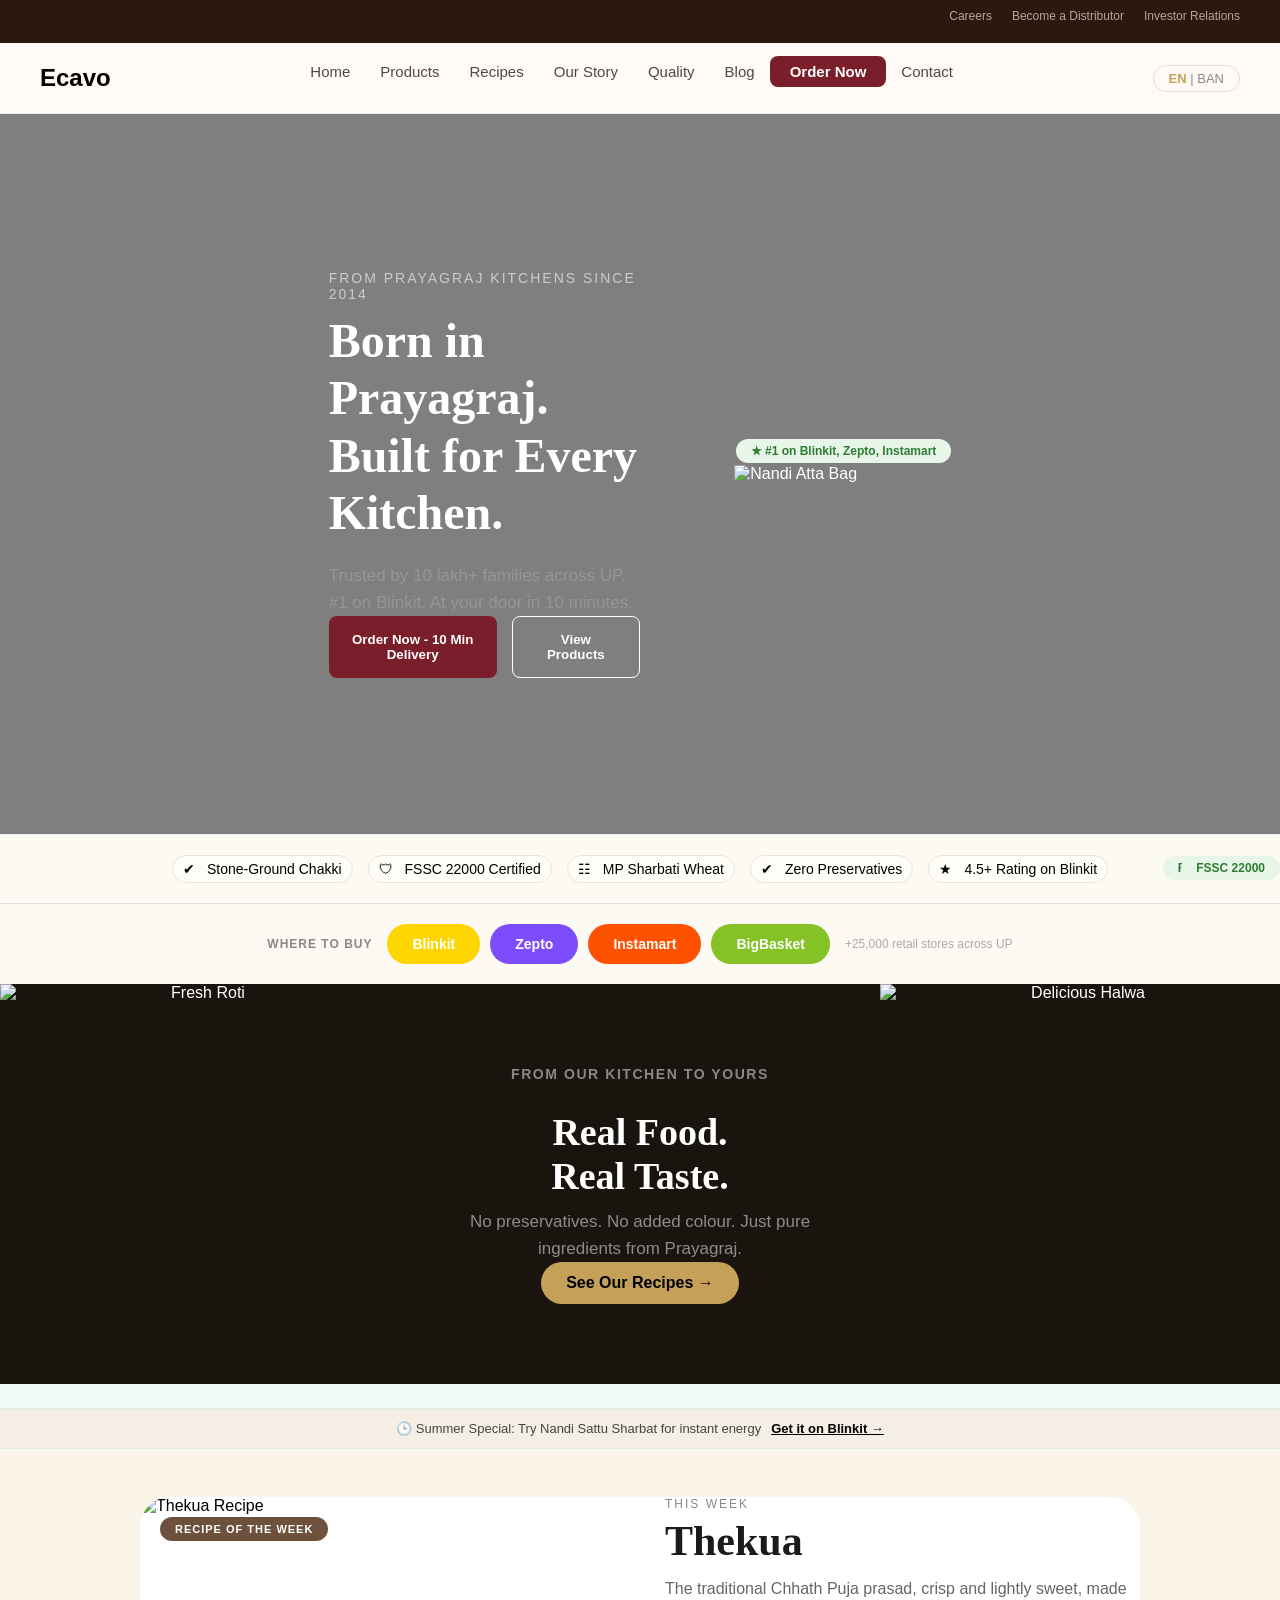
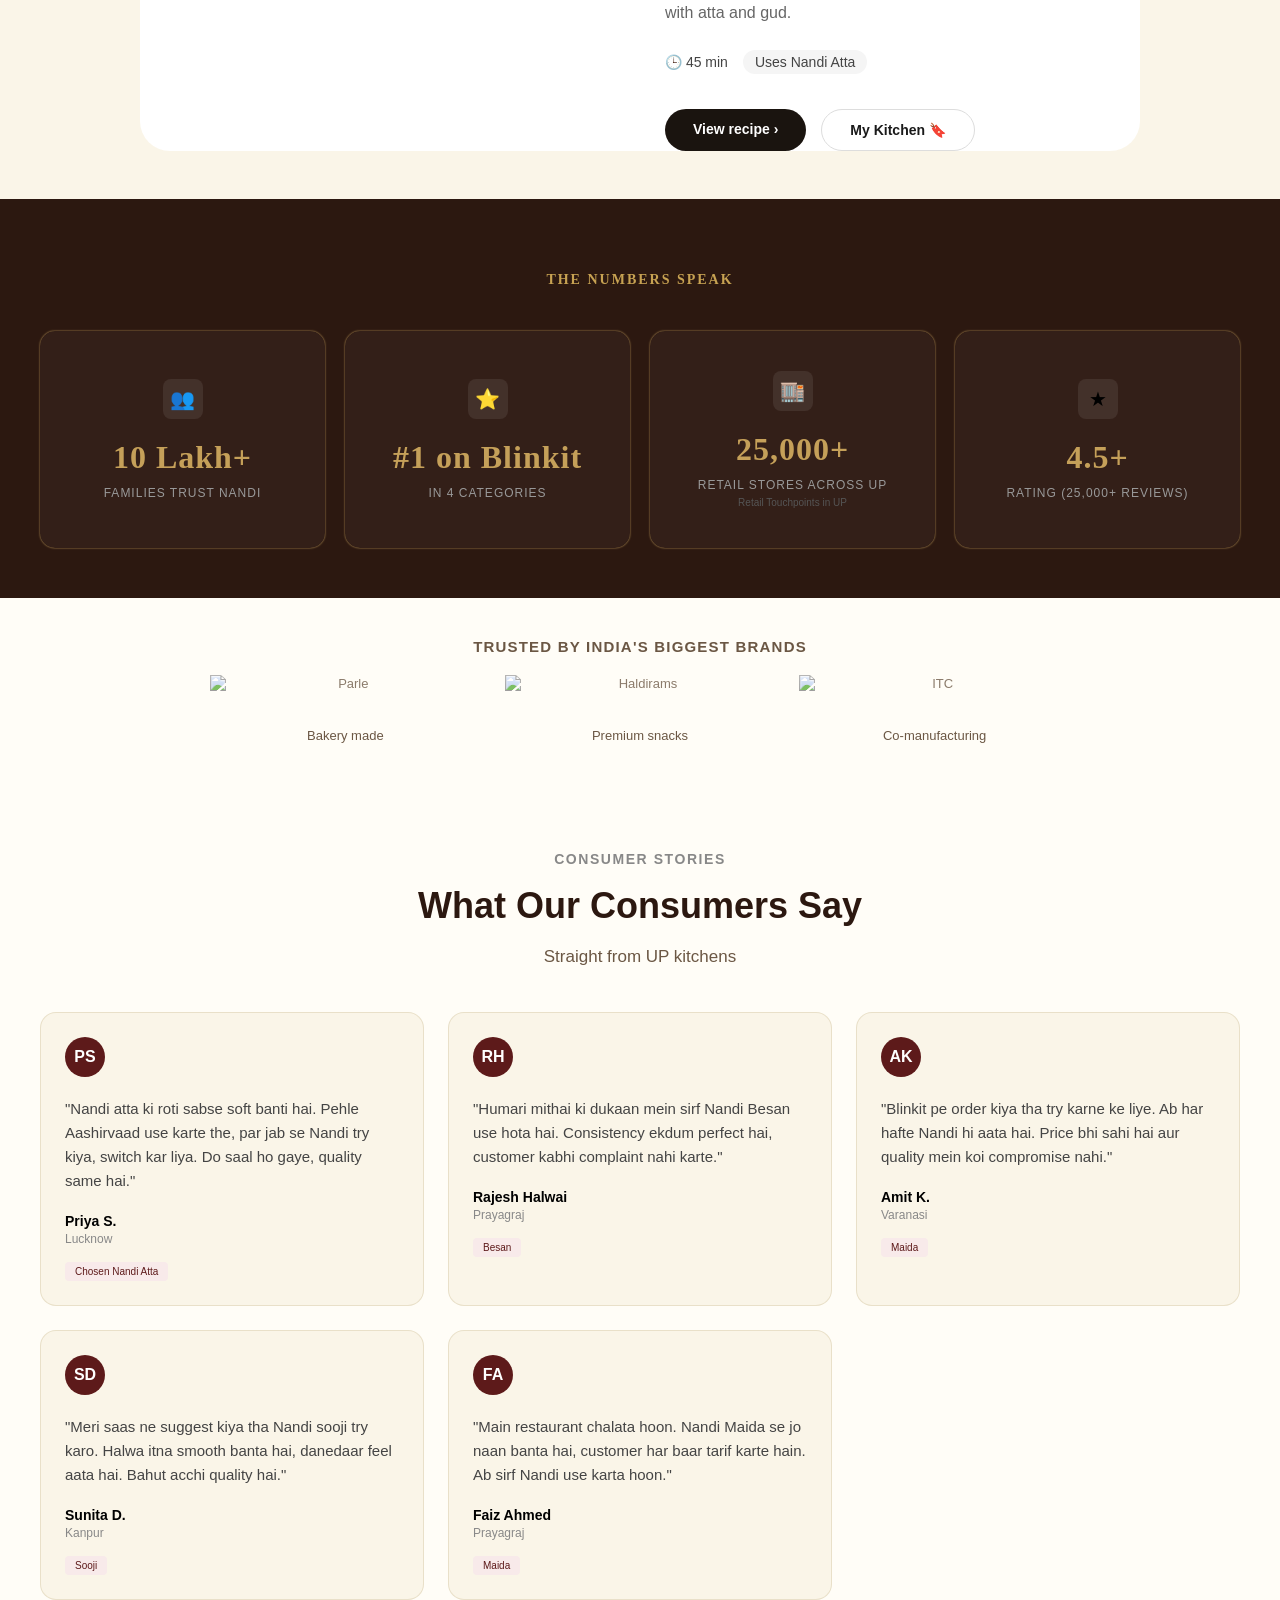
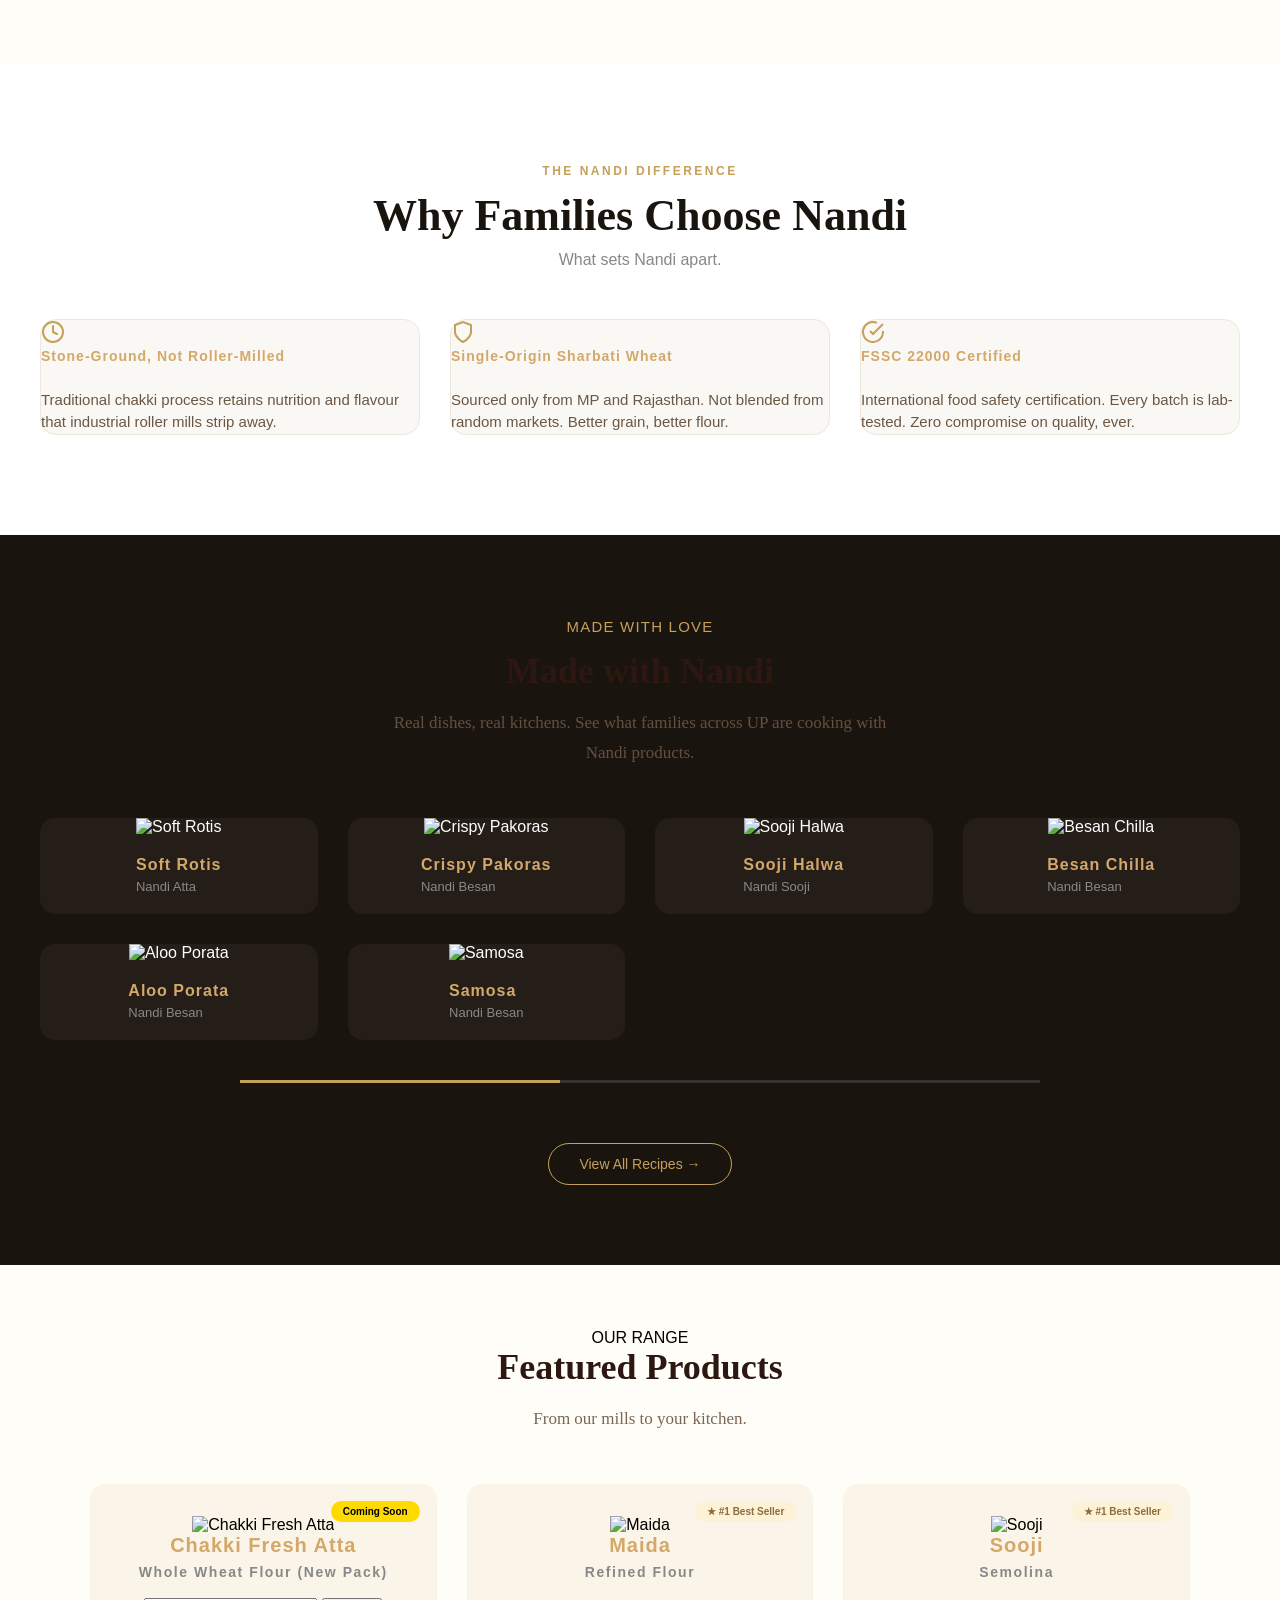
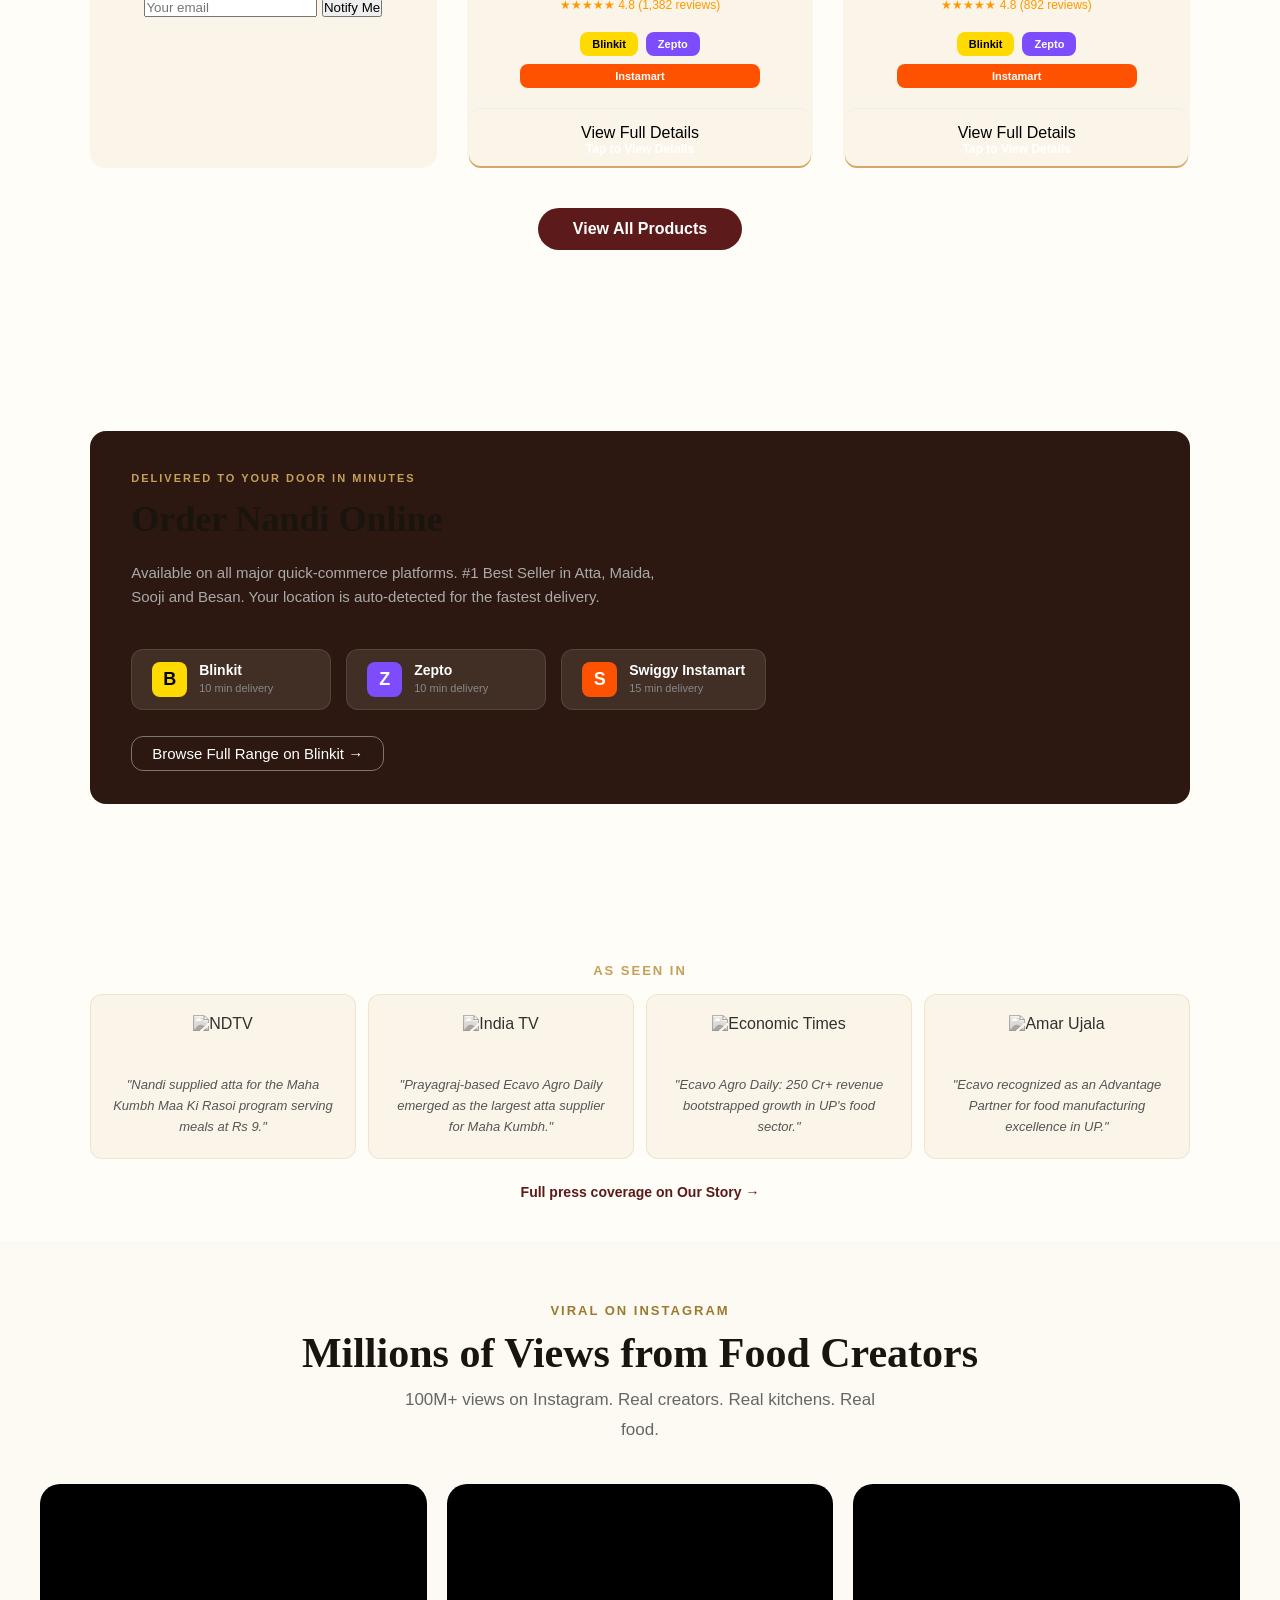
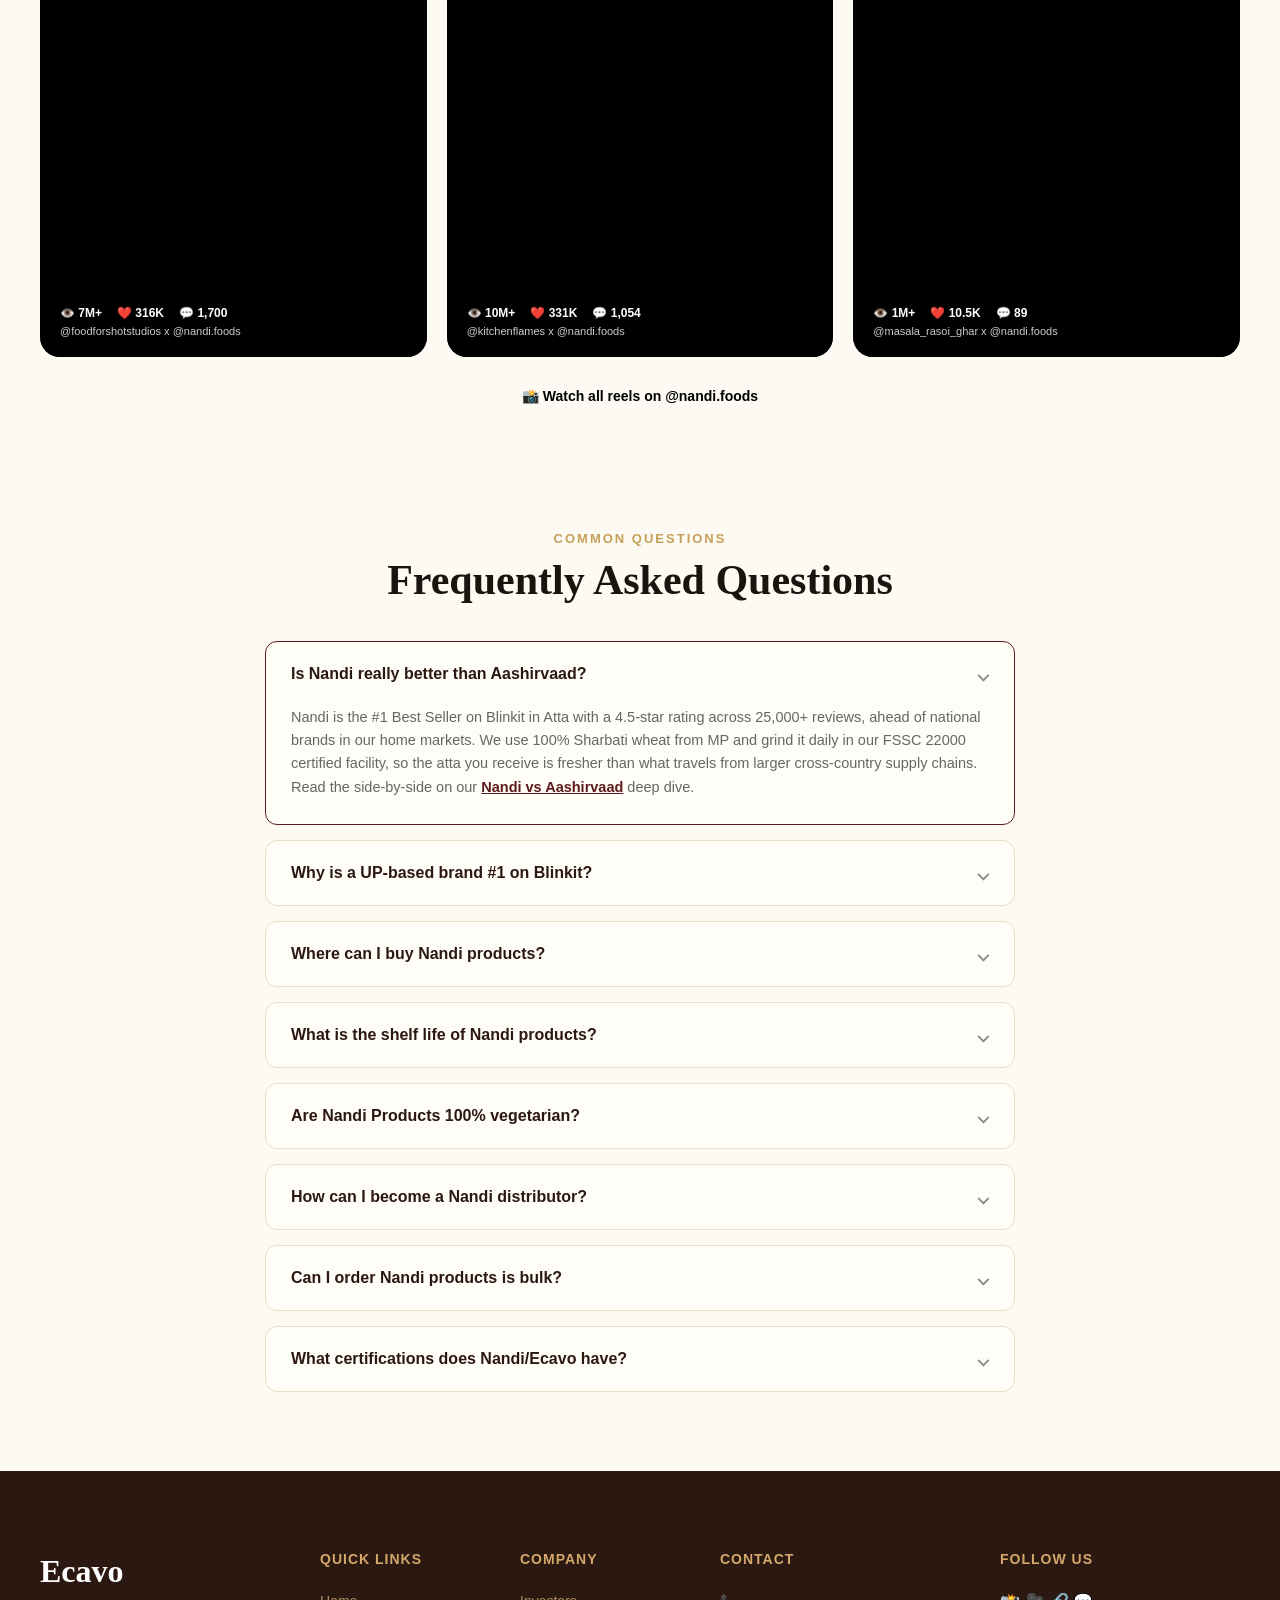
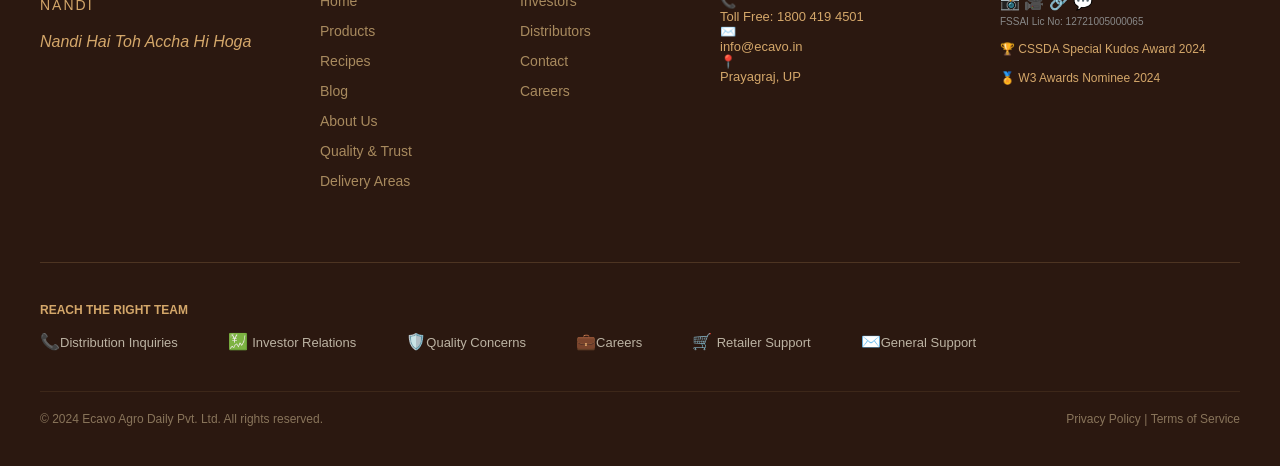
==== index.html @ 0e4a6b75 "Add files via upload" ====
<!DOCTYPE html>
<html lang="en">

<head>
  <meta charset="UTF-8">
  <meta name="viewport" content="width=device-width, initial-scale=1.0">
  <title>Ecavo Clone</title>
  <link rel="stylesheet" href="style.css">
  <script src="https://kit.fontawesome.com/yourcode.js" crossorigin="anonymous"></script>

</head>

<body>

  <header>
    <!-- Sub-Nav Bar (Top utility links) -->
    <div class="sub-nav">
      <div class="container">
        <ul class="sub-links">
          <li><a href="#">Careers</a></li>
          <li><a href="#">Become a Distributor</a></li>
          <li><a href="#">Investor Relations</a></li>
        </ul>
      </div>
    </div>

    <!-- Main Nav Bar -->
    <nav class="main-nav">
      <div class="container">
        <div class="logo">Ecavo</div>
        <ul class="nav-links">
          <li><a href="#">Home</a></li>
          <li><a href="#">Products</a></li>
          <li><a href="#">Recipes</a></li>
          <li><a href="#">Our Story</a></li>
          <li><a href="#">Quality</a></li>
          <li><a href="#">Blog</a></li>
          <li><a href="#" class="order-btn">Order Now</a></li>
          <li><a href="#">Contact</a></li>
        </ul>

        <input type="checkbox" id="menu-control" class="menu-toggle">
        <!-- Grouping lang and hamburger for right-side alignment -->
        <div class="nav-right">
          <div class="lang-switcher">
            <span class="active">EN</span> | <span>BAN</span>
          </div>
          <label for="menu-control" class="hamburger">
            <span></span>
            <span></span>
            <span></span>
          </label>
        </div>

      </div>
    </nav>

  </header>

  <section class="hero">
    <div class="container hero-wrapper">
      <!-- Left Side: Text Content -->
      <div class="hero-content">
        <p class="tagline_1">FROM PRAYAGRAJ KITCHENS SINCE 2014</p>
        <h1>Born in Prayagraj.<br>Built for Every Kitchen.</h1>
        <p class="description">
          Trusted by 10 lakh+ families across UP. #1 on Blinkit. At your door in 10 minutes.
        </p>

        <!-- Button Group -->
        <div class="hero-buttons">
          <button class="order-btn">Order Now - 10 Min Delivery</button>
          <button class="view-btn">View Products</button>
        </div>
      </div>

      <!-- Right Side: Featured Product -->
      <div class="hero-image">
        <img src="https://ecavo.in/product-images/atta-red-mockup-hero.webp" alt="Nandi Atta Bag">
        <div class="badge">★ #1 on Blinkit, Zepto, Instamart</div>
      </div>
    </div>
  </section>


  <!--section 2-->

  <section class="product-info-section">
    <!-- Features Banner -->
    <div class="features-banner">
      <div class="feature-item"><span>&#10004;</span> Stone-Ground Chakki</div>
      <div class="feature-item"><span>&#128737;</span> FSSC 22000 Certified</div>
      <div class="feature-item"><span>&#9783;</span> MP Sharbati Wheat</div>
      <div class="feature-item"><span>&#10004;</span> Zero Preservatives</div>
      <div class="feature-item"><span>&#9733;</span> 4.5+ Rating on Blinkit</div>
    </div>

    <!-- Buy Section -->
    <div class="buy-section">
      <span class="buy-label">WHERE TO BUY</span>
      <div class="shop-buttons">
        <a href="#" class="btn btn-blinkit">Blinkit</a>
        <a href="#" class="btn btn-zepto">Zepto</a>
        <a href="#" class="btn btn-instamart">Instamart</a>
        <a href="#" class="btn btn-bigbasket">BigBasket</a>
      </div>
      <span class="retail-info">+25,000 retail stores across UP</span>
    </div>
  </section>

  <!--section 3-->

  <!-- Main Promo Section -->
  <section class="promo-grid">
    <div class="grid-item img-left">
      <img src="https://ecavo.in/lifestyle-rotis-plate.webp" alt="Fresh Roti">
    </div>

    <div class="grid-item text-center">
      <p class="subtitle">FROM OUR KITCHEN TO YOURS</p>
      <h1>Real Food.<br>Real Taste.</h1>
      <p class="description">No preservatives. No added colour. Just pure ingredients from Prayagraj.</p>
      <a href="#" class="recipe-btn">See Our Recipes &rarr;</a>
    </div>

    <div class="grid-item img-right">
      <!-- Replace with your Halwa image URL -->
      <img src="https://ecavo.in/lifestyle-halwa-cooking.webp" alt="Delicious Halwa">
    </div>
  </section>

  <!-- Fixed Side Banner -->
  <div class="fixed-banner">
    <span class="w-logo"><img src="https://ecavo.in/awwwards-nominee-ribbon.svg" alt=""></span>
  </div>


  <!--section 4-->
  <div class="announcement-bar1"></div>
  <div class="announcement-bar">
    <span class="one">🕒 Summer Special: Try Nandi Sattu Sharbat for instant energy </span><a href="#">Get it on Blinkit
      &rarr;</a>
  </div>

  <section class="recipe-section">
    <div class="recipe-card">
      <!-- Left Side -->
      <div class="recipe-image-container">
        <span class="recipe-badge">RECIPE OF THE WEEK</span>
        <img src="https://ecavo.in/food-thekua.webp" alt="Thekua Recipe">
      </div>

      <!-- Right Side -->
      <div class="recipe-details">
        <p class="week-label">This Week</p>
        <h2 class="recipe-title">Thekua</h2>
        <p class="recipe-text">The traditional Chhath Puja prasad, crisp and lightly sweet, made with atta and gud.</p>

        <div class="recipe-info-row">
          <span class="info-item">🕒 45 min</span>
          <span class="info-item tag-gray">Uses Nandi Atta</span>
        </div>

        <div class="button-group">
          <a href="#" class="btn-view">View recipe &rsaquo;</a>
          <a href="#" class="btn-kitchen">My Kitchen 🔖</a>
        </div>
      </div>
    </div>
  </section>

  <!--section 5-->

  <section class="stats-container">
    <h2 class="section-title">THE NUMBERS SPEAK</h2>

    <!-- 4-Box Grid Below -->
    <div class="stats-grid">
      <!-- Box 1 -->
      <div class="stat-card">
        <div class="icon-box">👥</div>
        <h3>10 Lakh+</h3>
        <p>FAMILIES TRUST NANDI</p>
      </div>

      <!-- Box 2 -->
      <div class="stat-card">
        <div class="icon-box">⭐</div>
        <h3>#1 on Blinkit</h3>
        <p>IN 4 CATEGORIES</p>
      </div>

      <!-- Box 3 -->
      <div class="stat-card">
        <div class="icon-box">🏬</div>
        <h3>25,000+</h3>
        <p>RETAIL STORES ACROSS UP</p>
        <span class="sub-text">Retail Touchpoints in UP</span>
      </div>

      <!-- Box 4 -->
      <div class="stat-card">
        <div class="icon-box">★</div>
        <h3>4.5+</h3>
        <p>RATING (25,000+ REVIEWS)</p>
      </div>
    </div>
  </section>

  <!--Section 6-->

  <section class="testimonials-section">
    <!-- Brand Trust Bar -->
    <div class="brand-bar">
      <p class="brand-label">TRUSTED BY INDIA'S BIGGEST BRANDS</p>
      <div class="brand-logos">
        <div class="brand-item"><img src="https://ecavo.in/parle-logo.webp" alt="Parle"><span>Bakery made</span></div>
        <div class="brand-item"><img src="https://ecavo.in/haldiram-logo.webp" alt="Haldirams"><span>Premium
            snacks</span></div>
        <div class="brand-item"><img src="https://ecavo.in/itc-logo.webp" alt="ITC"><span>Co-manufacturing</span></div>
      </div>
    </div>

    <!-- Testimonials Header -->
    <div class="testimonial">
      <div class="testimonial-header">
        <p class="subtitle">CONSUMER STORIES</p>
        <h2>What Our Consumers Say</h2>
        <p class="straight-from">Straight from UP kitchens</p>
      </div>

      <!-- Cards Grid -->
      <div class="testimonial-grid">
        <!-- Testimonial Card 1 -->
        <div class="t-card">
          <div class="avatar">PS</div>
          <p class="quote">"Nandi atta ki roti sabse soft banti hai. Pehle Aashirvaad use karte the, par jab se Nandi
            try kiya, switch kar liya. Do saal ho gaye, quality same hai."</p>
          <div class="author">
            <strong>Priya S.</strong>
            <span class="location">Lucknow</span>
          </div>
          <span class="product-tag">Chosen Nandi Atta</span>
        </div>

        <!-- Repeat for other cards (RH, AK, etc.) -->
        <div class="t-card">
          <div class="avatar">RH</div>
          <p class="quote">"Humari mithai ki dukaan mein sirf Nandi Besan use hota hai. Consistency ekdum perfect hai,
            customer kabhi complaint nahi karte."</p>
          <div class="author">
            <strong>Rajesh Halwai</strong>
            <span class="location">Prayagraj</span>
          </div>
          <span class="product-tag">Besan</span>
        </div>

        <div class="t-card">
          <div class="avatar">AK</div>
          <p class="quote">"Blinkit pe order kiya tha try karne ke liye. Ab har hafte Nandi hi aata hai. Price bhi sahi
            hai aur quality mein koi compromise nahi."</p>
          <div class="author">
            <strong>Amit K.</strong>
            <span class="location">Varanasi</span>
          </div>
          <span class="product-tag">Maida</span>
        </div>

        <div class="t-card">
          <div class="avatar">SD</div>
          <p class="quote">"Meri saas ne suggest kiya tha Nandi sooji try karo. Halwa itna smooth banta hai, danedaar
            feel aata hai. Bahut acchi quality hai."</p>
          <div class="author">
            <strong>Sunita D.</strong>
            <span class="location">Kanpur</span>
          </div>
          <span class="product-tag">Sooji</span>
        </div>

        <div class="t-card">
          <div class="avatar">FA</div>
          <p class="quote">"Main restaurant chalata hoon. Nandi Maida se jo naan banta hai, customer har baar tarif
            karte hain. Ab sirf Nandi use karta hoon."</p>
          <div class="author">
            <strong>Faiz Ahmed</strong>
            <span class="location">Prayagraj</span>
          </div>
          <span class="product-tag">Maida</span>
        </div>
      </div>
    </div>
  </section>

  <!-- section 7 -->

  <section class="difference-section">
    <div class="header-content">
      <p class="section-tag">THE NANDI DIFFERENCE</p>
      <h1>Why Families Choose Nandi</h1>
      <p class="section-desc">What sets Nandi apart.</p>
    </div>

    <div class="difference-grid">
      <!-- Card 1 -->
      <div class="diff-card">
        <div class="icon-wrap">
          <!-- Using a simple SVG icon for the "Chakki" look -->
          <svg width="24" height="24" viewBox="0 0 24 24" fill="none" stroke="#c5a059" stroke-width="2"
            stroke-linecap="round" stroke-linejoin="round">
            <path d="M12 22a10 10 0 1 0 0-20 10 10 0 0 0 0 20Z" />
            <path d="M12 6v6l4 2" />
          </svg>
        </div>
        <h3>Stone-Ground, Not Roller-Milled</h3>
        <p>Traditional chakki process retains nutrition and flavour that industrial roller mills strip away.</p>
      </div>

      <!-- Card 2 -->
      <div class="diff-card">
        <div class="icon-wrap">
          <svg width="24" height="24" viewBox="0 0 24 24" fill="none" stroke="#c5a059" stroke-width="2">
            <path d="M12 22s8-4 8-10V5l-8-3-8 3v7c0 6 8 10 8 10z" />
          </svg>
        </div>
        <h3>Single-Origin Sharbati Wheat</h3>
        <p>Sourced only from MP and Rajasthan. Not blended from random markets. Better grain, better flour.</p>
      </div>

      <!-- Card 3 -->
      <div class="diff-card">
        <div class="icon-wrap">
          <svg width="24" height="24" viewBox="0 0 24 24" fill="none" stroke="#c5a059" stroke-width="2">
            <path d="M22 11.08V12a10 10 0 1 1-5.93-9.14" />
            <polyline points="22 4 12 14.01 9 11.01" />
          </svg>
        </div>
        <h3>FSSC 22000 Certified</h3>
        <p>International food safety certification. Every batch is lab-tested. Zero compromise on quality, ever.</p>
      </div>
    </div>
  </section>



  <!-- Section 8 -->

  <section class="made-with-nandi">
    <div class="section-header">
      <p class="tagline_8">MADE WITH LOVE</p>
      <h2 class="title">Made with Nandi</h2>
      <p class="description">Real dishes, real kitchens. See what families across UP are cooking with Nandi products.
      </p>
    </div>

    <!-- Scrollable Gallery -->
    <div class="recipe-slider">
      <!-- Card 1 -->
      <div class="recipe-card2">
        <div class="img-container">
          <img src="https://ecavo.in/product-images/food-rotis-premium.webp" alt="Soft Rotis">
        </div>
        <div class="card-info">
          <h3>Soft Rotis</h3>
          <p>Nandi Atta</p>
        </div>
      </div>

      <!-- Card 2 -->
      <div class="recipe-card2">
        <div class="img-container">
          <img src="https://ecavo.in/product-images/food-pakora-premium.webp" alt="Crispy Pakoras">
        </div>
        <div class="card-info">
          <h3>Crispy Pakoras</h3>
          <p>Nandi Besan</p>
        </div>
      </div>

      <!-- Card 3 -->
      <div class="recipe-card2">
        <div class="img-container">
          <img src="https://ecavo.in/product-images/food-halwa-premium.webp" alt="Sooji Halwa">
        </div>
        <div class="card-info">
          <h3>Sooji Halwa</h3>
          <p>Nandi Sooji</p>
        </div>
      </div>

      <!-- Card 4 -->
      <div class="recipe-card2">
        <div class="img-container">
          <img src="https://ecavo.in/product-images/food-chilla-premium.webp" alt="Besan Chilla">
        </div>
        <div class="card-info">
          <h3>Besan Chilla</h3>
          <p>Nandi Besan</p>
        </div>
      </div>

      <div class="recipe-card2">
        <div class="img-container">
          <img src="https://ecavo.in/product-images/food-paratha-premium.webp" alt="Aloo Porata">
        </div>
        <div class="card-info">
          <h3>Aloo Porata</h3>
          <p>Nandi Besan</p>
        </div>
      </div>

      <div class="recipe-card2">
        <div class="img-container">
          <img src="https://ecavo.in/product-images/food-samosa-premium.webp" alt="Samosa">
        </div>
        <div class="card-info">
          <h3>Samosa</h3>
          <p>Nandi Besan</p>
        </div>
      </div>

    </div>

    <!-- Slider Progress Bar -->
    <div class="slider-controls">
      <div class="progress-bar">
        <div class="progress-fill"></div>
      </div>
    </div>

    <div class="view-all">
      <a href="#" class="btn-outline">View All Recipes &rarr;</a>
    </div>
  </section>


  <!-- Section 9 -->

  <section class="featured-products">
    <div class="section-header">
      <p class="tagline_9">OUR RANGE</p>
      <h2 class="title">Featured Products</h2>
      <p class="description">From our mills to your kitchen.</p>
    </div>

    <div class="product-grid">
      <!-- Product 1: Coming Soon -->
      <div class="product-card">
        <span class="badge2 coming-soon">Coming Soon</span>
        <div class="product-img">
          <img src="https://ecavo.in/product-images/chakki-fresh-atta-gold.webp" alt="Chakki Fresh Atta">
        </div>
        <div class="product-info">
          <h3>Chakki Fresh Atta</h3>
          <p class="subtitle">Whole Wheat Flour (New Pack)</p>
          <div class="notify-box">
            <input type="email" placeholder="Your email">
            <button class="btn-notify">Notify Me</button>
          </div>
        </div>
      </div>

      <!-- Product 2: Best Seller -->
      <div class="product-card">
        <span class="badge2 best-seller">★ #1 Best Seller</span>
        <div class="product-img">
          <img src="https://ecavo.in/product-images/maida.webp" alt="Maida">
        </div>
        <div class="product-info">
          <h3>Maida</h3>
          <p class="subtitle">Refined Flour</p>
          <div class="rating">★★★★★ <span>4.8 (1,382 reviews)</span></div>
          <div class="buy-options">
            <button class="btn-shop blinkit">Blinkit</button>
            <button class="btn-shop zepto">Zepto</button>
            <button class="btn-shop instamart">Instamart</button>
          </div>
          <div class="p-footer">
                <span>View Full Details</span>
                <strong>Tap to View Details</strong>
            </div>
        </div>
      </div>

      <!-- Product 3: Best Seller -->
      <div class="product-card">
        <span class="badge2 best-seller">★ #1 Best Seller</span>
        <div class="product-img">
          <img src="https://ecavo.in/product-images/sooji.webp" alt="Sooji">
        </div>
        <div class="product-info">
          <h3>Sooji</h3>
          <p class="subtitle">Semolina</p>
          <div class="rating">★★★★★ <span>4.8 (892 reviews)</span></div>
          <div class="buy-options">
            <button class="btn-shop blinkit">Blinkit</button>
            <button class="btn-shop zepto">Zepto</button>
            <button class="btn-shop instamart">Instamart</button>
          </div>
          <div class="p-footer">
                <span>View Full Details</span>
                <strong>Tap to View Details</strong>
            </div>
        </div>
      </div>

    </div>

    <div class="footer-actions">
      <a href="#" class="btn-view-all">View All Products</a>
    </div>
  </section>

<!-- Section 10 -->

<section class="order-cta-section">
  <div class="order-container">
    <div class="left">
    <!-- Text Content -->
    <p class="cta-tagline_10">DELIVERED TO YOUR DOOR IN MINUTES</p>
    <h2 class="cta-title">Order Nandi Online</h2>
    <p class="cta-description">
      Available on all major quick-commerce platforms. #1 Best Seller in Atta, Maida, <br>
      Sooji and Besan. Your location is auto-detected for the fastest delivery.
    </p>

    <!-- Platform Buttons Grid -->
    <div class="platform-grid">
      <a href="#" class="platform-card">
        <div class="platform-icon blinkit">B</div>
        <div class="platform-text">
          <strong>Blinkit</strong>
          <span>10 min delivery</span>
        </div>
      </a>

      <a href="#" class="platform-card">
        <div class="platform-icon zepto">Z</div>
        <div class="platform-text">
          <strong>Zepto</strong>
          <span>10 min delivery</span>
        </div>
      </a>

      <a href="#" class="platform-card">
        <div class="platform-icon instamart">S</div>
        <div class="platform-text">
          <strong>Swiggy Instamart</strong>
          <span>15 min delivery</span>
        </div>
      </a>
    </div>

    <!-- Secondary Action -->
    <a href="#" class="browse-link">Browse Full Range on Blinkit &rarr;</a>
    </div>

  </div>
</section>

<!-- Section 11 -->

<section class="press-section">
    <p class="press-tagline_11">AS SEEN IN</p>
    
    <div class="press-grid">
        <!-- NDTV -->
        <div class="press-card">
            <div class="logo-box">
                <img src="https://ecavo.in/ndtv-logo.webp" alt="NDTV" class="press-logo">
            </div>
            <p class="press-quote">"Nandi supplied atta for the Maha Kumbh Maa Ki Rasoi program serving meals at Rs 9."</p>
        </div>

        <!-- India TV -->
        <div class="press-card">
            <div class="logo-box">
                <img src="https://ecavo.in/indiatv-logo.webp" alt="India TV" class="press-logo">
            </div>
            <p class="press-quote">"Prayagraj-based Ecavo Agro Daily emerged as the largest atta supplier for Maha Kumbh."</p>
        </div>

        <!-- The Economic Times -->
        <div class="press-card">
            <div class="logo-box">
                <img src="https://ecavo.in/et-logo.webp" alt="Economic Times" class="press-logo">
            </div>
            <p class="press-quote">"Ecavo Agro Daily: 250 Cr+ revenue bootstrapped growth in UP's food sector."</p>
        </div>

        <!-- Amar Ujala -->
        <div class="press-card">
            <div class="logo-box">
                <img src="https://ecavo.in/amarujala-logo.webp" alt="Amar Ujala" class="press-logo">
            </div>
            <p class="press-quote">"Ecavo recognized as an Advantage Partner for food manufacturing excellence in UP."</p>
        </div>
    </div>

    <a href="#" class="press-link">Full press coverage on Our Story &rarr;</a>
</section>

<!-- Section 12 -->

<section class="instagram-showcase">
    <!-- Header -->
    <div class="ig-header">
        <p class="tagline_12">VIRAL ON INSTAGRAM</p>
        <h2>Millions of Views from Food Creators</h2>
        <p class="stats-text">100M+ views on Instagram. Real creators. Real kitchens. Real food.</p>
    </div>

    <!-- Video Grid -->
    <div class="ig-grid">
        <!-- Card 1 -->
        <div class="ig-card">
            <a href="https://www.instagram.com/p/DT4YD6lDyiz/" target="_blank" rel="noopener noreferrer" class="reel-embed-wrap" aria-label="Watch Healthy Pizza Bombs by @masala_rasoi_ghar - 10.5K likes">
            <video autoplay muted loop playsinline class="bg-video">
                <source src="https://drive.google.com/file/d/1VLKHdz971i6IqJn0GS-qnnMtwXFNeCW8/view?usp=sharing" type="video/mp4">
            </video>
            <div class="ig-overlay">
                <div class="stats-row">
                    <span>👁️ 7M+</span>
                    <span>❤️ 316K</span>
                    <span>💬 1,700</span>
                </div>
                <p class="handle">@foodforshotstudios x @nandi.foods</p>
            </div>
          </a>
        </div>

        <!-- Card 2 -->
        <div class="ig-card">
            <a href="https://www.instagram.com/reels/DW3sO35Eztx/" target="_blank" rel="noopener noreferrer" class="reel-embed-wrap" aria-label="Watch Healthy Pizza Bombs by @masala_rasoi_ghar - 10.5K likes">
            <video autoplay muted loop playsinline class="bg-video">
                <source src="https://drive.google.com/file/d/1SpMmRcIowPzk-xmteydFba_5CqYlNnqE/view?usp=drive_link" type="video/mp4">
            </video>
            <div class="ig-overlay">
                <div class="stats-row">
                    <span>👁️ 10M+</span>
                    <span>❤️ 331K</span>
                    <span>💬 1,054</span>
                </div>
                <p class="handle">@kitchenflames x @nandi.foods</p>
              </div>
              </a>
        </div>

        <!-- Card 3 -->
        <div class="ig-card">
          <a href="https://www.instagram.com/reel/DWyeQJEozM7/" target="_blank" rel="noopener noreferrer" class="reel-embed-wrap" aria-label="Watch Healthy Pizza Bombs by @masala_rasoi_ghar - 10.5K likes">
            <video autoplay muted loop playsinline class="bg-video">
                <source src="https://drive.google.com/file/d/1x5wZ5_mhkFuwNQSsmyueWK5h6qt5X8s8/view?usp=drive_link" type="video/mp4">
            </video>
            <div class="ig-overlay">
                <div class="stats-row">
                    <span>👁️ 1M+</span>
                    <span>❤️ 10.5K</span>
                    <span>💬 89</span>
                </div>
                <p class="handle">@masala_rasoi_ghar x @nandi.foods</p>
            </div>
            </a>
        </div>
    </div>

    <div class="ig-footer">
        <a href="#">📸 Watch all reels on @nandi.foods</a>
    </div>
</section>



<!-- Section 13 -->

<section class="faq-section">
    <div class="faq-header">
        <p class="tagline_13">COMMON QUESTIONS</p>
        <h2>Frequently Asked Questions</h2>
    </div>

    <div class="faq-container">
        <!-- FAQ Item 1 (Opened by default) -->
        <details open>
            <summary>Is Nandi really better than Aashirvaad? <span class="icon"></span></summary>
            <div class="content">
                <p>Nandi is the #1 Best Seller on Blinkit in Atta with a 4.5-star rating across 25,000+ reviews, ahead of national brands in our home markets. We use 100% Sharbati wheat from MP and grind it daily in our FSSC 22000 certified facility, so the atta you receive is fresher than what travels from larger cross-country supply chains. Read the side-by-side on our <a href="#">Nandi vs Aashirvaad</a> deep dive.</p>
            </div>
        </details>

        <!-- FAQ Item 2 -->
        <details>
            <summary>Why is a UP-based brand #1 on Blinkit? <span class="icon"></span></summary>
            <div class="content">
                <p>Content goes here...</p>
            </div>
        </details>

        <!-- FAQ Item 3 -->
        <details>
            <summary>Where can I buy Nandi products? <span class="icon"></span></summary>
            <div class="content">
                <p>Content goes here...</p>
            </div>
        </details>

        <!-- FAQ Item 4 -->
        <details>
            <summary>What is the shelf life of Nandi products? <span class="icon"></span></summary>
            <div class="content">
                <p>Content goes here...</p>
            </div>
        </details>

        <!-- FAQ Item 5 -->
        <details>
            <summary>Are Nandi Products 100% vegetarian? <span class="icon"></span></summary>
            <div class="content">
                <p>Content goes here...</p>
            </div>
        </details>

        <!-- FAQ Item 6 -->
        <details>
            <summary>How can I become a Nandi distributor? <span class="icon"></span></summary>
            <div class="content">
                <p>Content goes here...</p>
            </div>
        </details>

        <!-- FAQ Item 7 -->
        <details>
            <summary>Can I order Nandi products is bulk? <span class="icon"></span></summary>
            <div class="content">
                <p>Content goes here...</p>
            </div>
        </details>

        <!-- FAQ Item 8 -->
        <details>
            <summary>What certifications does Nandi/Ecavo have? <span class="icon"></span></summary>
            <div class="content">
                <p>Content goes here...</p>
            </div>
        </details>

    </div>
</section>



<!-- Section 14 -->

<footer class="main-footer">
  <div class="footer-container">
    <!-- 1. Brand Section -->
    <div class="footer-col brand-info">
      <h2 class="footer-logo">Ecavo</h2>
      <p class="brand-sub">NANDI</p>
      <p class="tagline_14">Nandi Hai Toh Accha Hi Hoga</p>
    </div>

    <!-- 2. Quick Links -->
    <div class="footer-col">
      <h3>QUICK LINKS</h3>
      <ul>
        <li><a href="#">Home</a></li>
        <li><a href="#">Products</a></li>
        <li><a href="#">Recipes</a></li>
        <li><a href="#">Blog</a></li>
        <li><a href="#">About Us</a></li>
        <li><a href="#">Quality & Trust</a></li>
        <li><a href="#">Delivery Areas</a></li>
      </ul>
    </div>

    <!-- 3. Company -->
    <div class="footer-col">
      <h3>COMPANY</h3>
      <ul>
        <li><a href="#">Investors</a></li>
        <li><a href="#">Distributors</a></li>
        <li><a href="#">Contact</a></li>
        <li><a href="#">Careers</a></li>
      </ul>
    </div>

    <!-- 4. Contact -->
    <div class="footer-col">
      <h3>CONTACT</h3>
      <div class="contact-i">
      <span>📞<p class="contact-item"> Toll Free: 1800 419 4501</p></span>
      <span>✉️<p class="contact-item"> info@ecavo.in</p></span>
      <span>📍<p class="contact-item"> Prayagraj, UP</p></span>
      </div>
    </div>

    <!-- 5. Follow Us & Certifications -->
    <div class="footer-col follow-col">
      <h3>FOLLOW US</h3>
      <div class="social-icons">
        <a href="#">📸</a> <a href="#">🎥</a> <a href="#">🔗</a> <a href="#">💬</a>
      </div>
      <div class="cert-badges">
        <span class="badge fssai">FSSAI Certified</span>
        <span class="fssai-no">FSSAI Lic No: 12721005000065</span>
        <span class="badge fssc">FSSC 22000</span>
      </div>
      <div class="award-item">🏆 CSSDA Special Kudos Award 2024</div>
      <div class="award-item">🏅 W3 Awards Nominee 2024</div>
    </div>
  </div>

  <!-- Bottom Bar: Reach the Right Team -->
  <div class="footer-bottom-links">
    <div class="team-links">
      <p>REACH THE RIGHT TEAM</p>
      <div class="links-row">
       <span>📞<a href="#">Distribution Inquiries</a></span> 
       <span>💹 <a href="#">Investor Relations</a></span>
        <span>🛡️<a href="#">Quality Concerns</a></span>
       <span>💼<a href="#"> Careers</a></span>
       <span>🛒 <a href="#"> Retailer Support</a></span>
       <span>✉️<a href="#"> General Support</a></span>
      </div>
    </div>
    
    <div class="copyright-bar">
      <span>© 2024 Ecavo Agro Daily Pvt. Ltd. All rights reserved.</span>
      <div class="legal-links">
        <a href="#">Privacy Policy</a> | <a href="#">Terms of Service</a>
      </div>
    </div>
  </div>
</footer>




</body>

</html>
---- style.css ----
:root {
  --bg-color: #fdfaf3;
  --text-color: #4a4a4a;
  --border-color: #e0e0e0;
  --dark-bg: #1a140f;
  --gold: #c5a059;
}

/* Base Reset */
* {
  margin: 0;
  padding: 0;
  box-sizing: border-box;
  font-family: Arial, Helvetica, sans-serif;
}

.container {
  max-width: 1200px;
  margin: 0 auto;
  display: flex;
  justify-content: space-between;
  align-items: center;

}

/* Sub-Nav Bar Styling */
.sub-nav {
  background-color: #2b1810;
  padding: 8px 0;
  font-size: 13px;
}

.sub-nav .container {
  display: flex;
  justify-content: flex-end;
  max-width: 100%;
  padding: 0px 40px;
}

.sub-nav a {
  color: #ccc;
  text-decoration: none;
  margin-left: 25px;
  font-size: 12px;
}

.sub-nav a:hover {
  color: #C8A35F;
}

.sub-links {
  list-style: none;
  display: flex;
}

.sub-links li a {
  color: rgba(250, 245, 232, 0.65);
  ;
  text-decoration: none;
  margin-left: 20px;
}

/* Main Nav Bar Styling */
.main-nav {
  background-color: #fffaf5;
  padding: 20px 0;
  border-bottom: 1px solid #eee;
}

.logo {
  font-size: 24px;
  font-weight: bold;
  color: #000;
  cursor: pointer;
}

.nav-links {
  list-style: none;
  display: flex;
  align-items: center;
}


.nav-links li a {

  text-decoration: none;
  color: #4a4a4a;
  padding: 0 15px;
  font-size: 15px;
  transition: color 0.3s ease;
}

.nav-links li a:hover {
  text-decoration: underline;
  text-underline-offset: 12px;
  text-decoration-thickness: 2px;
  color: #000;
}

.nav-links li .order-btn:hover {
  text-decoration: none;
  background-color: #5a1520;
}

/* "Order Now" Button Styling */
.order-btn {
  background-color: #7d1c2b;
  color: #fff !important;
  padding: 7px 20px !important;
  border-radius: 25px;
  font-weight: bold;
}

/* Language Switcher */
.lang-switcher {
  border: 1px solid #e0e0e0;
  padding: 5px 15px;
  border-radius: 20px;
  font-size: 13px;
  color: #888;
}

.lang-switcher:hover {
  background-color: #e8e3d8;
  transition: 3s;
}

.lang-switcher .active {
  color: #c5a059;
  font-weight: bold;
}

.menu-toggle {
  display: none;
}

/*hero*/

.hero {
  background: linear-gradient(rgba(0, 0, 0, 0.5), rgba(0, 0, 0, 0.5)),
    url('https://ecavo.in/hero-bg.webp');
  background-size: cover;
  background-position: center;
  background-repeat: no-repeat;
  color: white;
  padding: 80px 0;
  height: 80vh;
  display: flex;
  align-items: center;
  animation-name: zoom;
  animation-duration: 30s;
  animation-iteration-count: infinite;
  object-fit: cover;
  animation-timing-function: ease-in-out;
}

@keyframes zoom {
  0% {
    background-position: top center;
  }

  50% {
    background-position: center;
  }

  100% {
    background-position: top center;
  }
}

.hero-wrapper {
  display: flex;
  justify-content: space-between;
  align-items: center;
}

/* Text Content Styling */
.hero-content {
  flex: 1;
  max-width: 600px;
}

.tagline_1 {
  font-size: 14px;
  letter-spacing: 2px;
  color: #ccc;
  margin-bottom: 10px;
}

.hero-content h1 {
  font-size: 48px;
  line-height: 1.2;
  margin-bottom: 20px;
  font-weight: bold;
}

.description {
  font-size: 18px;
  margin-bottom: 30px;
  opacity: 0.9;
  line-height: 1.5;
}

/* Buttons Side-by-Side */
.hero-buttons {
  display: flex;
  gap: 15px;
}

.order-btn {
  background-color: #7b1e2b;
  /* Matching red color */
  color: white;
  border: none;
  padding: 15px 30px;
  border-radius: 8px;
  font-weight: bold;
  cursor: pointer;
}

.view-btn {
  background-color: transparent;
  color: white;
  border: 1px solid white;
  padding: 15px 30px;
  border-radius: 8px;
  font-weight: bold;
  cursor: pointer;
}

/* Image and Badge Styling */
.hero-image {
  flex: 1;
  text-align: center;
  position: relative;
  animation-name: float;
  animation-duration: 3s;
  animation-iteration-count: infinite;
}

.hero-image img {
  max-width: 18.75rem;
}

.badge {
  position: absolute;
  bottom: 20px;
  right: 0;
  background-color: #e3c08d;
  /* Tan badge color */
  color: #333;
  padding: 8px 15px;
  border-radius: 5px;
  font-weight: bold;
  font-size: 12px;
  animation-name: float;
  animation-duration: 3s;
  animation-iteration-count: infinite;
}

@keyframes float {
  0% {
    transform: translateY(0);
  }

  50% {
    transform: translateY(-5px);
  }
}


/*section 2 */


.product-info-section {
  font-family: Arial, sans-serif;
  background-color: #fdfaf3;
  /* Cream background from image */
  padding: 20px 0;
  border-top: 1px solid #eee;
}

/* Features Banner styling */
.features-banner {
  display: flex;
  justify-content: center;
  flex-wrap: wrap;
  gap: 15px;
  padding-bottom: 20px;
  border-bottom: 1px solid #e0e0e0;
  font-size: 14px;
  color: #444;
}

.feature-item {
  display: flex;
  align-items: center;
  flex-wrap: wrap;
  gap: .75rem;
  border-radius: 30px;
  background-color: #fffdf7;
  border: 1px solid#ece5d2;
  padding: 5px 10px;
  color: black;

  transition:
    border-color .5s ease,
    box-shadow .5s ease,
    transform .5s ease;

}

.feature-item:hover {
  border-color: #C8A35F;
  box-shadow: 0 0 1px 0 #c8a35f;
  transform: translateY(-1px);
}

/* Buy Section styling */
.buy-section {
  display: flex;
  align-items: center;
  justify-content: center;
  flex-wrap: wrap;
  gap: 15px;
  padding-top: 20px;
}

.buy-label {
  font-weight: bold;
  color: #888;
  font-size: 12px;
  letter-spacing: 1px;
}

.shop-buttons {
  display: flex;
  gap: 10px;
}

.btn {
  padding: 8px 18px;
  border-radius: 8px;
  text-decoration: none;
  font-weight: bold;
  color: white;
  font-size: 14px;
}

/* Button Colors */
.btn-blinkit {
  background-color: #ffd500;
  color: #000;
}

.btn-blinkit:hover {
  background-color: #f9e064;
}

.btn-zepto {
  background-color: #7d4cfc;
}

.btn-zepto:hover {
  background-color: #9b76f9;
}

.btn-instamart {
  background-color: #ff5200;
}

.btn-instamart:hover {
  background-color: #f77e45;
}

.btn-bigbasket {
  background-color: #84c225;
}

.btn-bigbasket:hover {
  background-color: #b4ec60;
}

.retail-info {
  font-size: 12px;
  color: #aaa;
}



/*section 3*/

.promo-grid {
  display: flex;
  background-color: var(--dark-bg);
  min-height: 400px;
  color: white;
  text-align: center;
  overflow: hidden;
}

.grid-item {
  flex: 1;
  display: flex;
  flex-direction: column;
  justify-content: center;
  align-items: center;
}

.grid-item img {
  width: 100%;
  height: 100%;
  object-fit: cover;
}

/* Middle Content Styling */
.text-center {
  padding: 40px;
}

.subtitle {
  color: var(--gold);
  font-size: 12px;
  letter-spacing: 2px;
  margin-bottom: 20px;
}

h1 {
  font-family: 'Playfair Display', serif;
  /* Use a serif font */
  font-size: 3rem;
  margin-bottom: 20px;
}

.description {
  font-size: 14px;
  color: #ccc;
  margin-bottom: 30px;
  max-width: 300px;
}

.recipe-btn {
  background-color: var(--gold);
  color: black;
  padding: 12px 25px;
  border-radius: 25px;
  text-decoration: none;
  font-weight: bold;
}

/* Fixed Right Banner */
.fixed-banner {
  position: fixed;
  right: 0;
  top: 50%;
  transform: translateY(-50%);
  /* Centers the image perfectly vertically */
  z-index: 9999;
  /* Keeps it above all other content */
  display: block;
}

.fixed-banner img {
  width: 60px;
  /* Adjust width to fit your design */
  height: auto;
  display: block;
  transition: transform 0.3s ease;
}

/* Optional: Subtle hover effect */
.fixed-banner:hover img {
  transform: scale(1.05);
}


/*section 4*/

.announcement-bar1 {
  background-color: #f0f9f4;
  padding: 12px;
  color: #444;
  border-bottom: 1px solid #e0ece6;
}

.announcement-bar {
  display: flex;
  justify-content: center;
  align-items: center;
  gap: 10px;
  flex-wrap: wrap;
  background-color: #f5eee4;
  padding: 12px;
  text-align: center;
  font-size: 13px;
  color: #444;
  border-bottom: 1px solid #e0ece6;
}

.announcement-bar a {
  color: #000;
  font-weight: bold;
  text-decoration: underline;
}

.recipe-section {
  background-color: #faf5e8;
  padding: 48px 0;
  display: flex;
  justify-content: center;
}

/* The Main Card */
.recipe-card {
  background-color: #ffffff;
  display: flex;
  width: 100%;
  max-width: 1000px;
  border-radius: 30px;
  /* Large curved corners */
  overflow: hidden;
  /* Clips image to the corners */
  min-height: 100px;
}

/* Left Side: Image Area */
.recipe-image-container {
  flex: 1;
  /* Makes image slightly wider than text area */
  position: relative;
}

.recipe-image-container img {
  width: 100%;
  height: 100%;
  object-fit: cover;
  /* Prevents image stretching */
  display: block;
}

/* "Recipe of the Week" Tag */
.recipe-badge {
  position: absolute;
  top: 20px;
  left: 20px;
  background-color: rgba(94, 63, 41, 0.9);
  color: white;
  padding: 6px 15px;
  border-radius: 20px;
  font-size: 11px;
  font-weight: bold;
  letter-spacing: 1px;
}

/* Right Side: Text Area */
.recipe-details {
  flex: 1;
  padding: 0px 0 0px 50px;
  display: flex;
  flex-direction: column;
  justify-content: center;
}

.week-label {
  font-size: 12px;
  letter-spacing: 2px;
  color: #888;
  margin-bottom: 10px;
  text-transform: uppercase;
}

.recipe-title {
  font-family: 'Playfair Display', serif;
  /* Or Times New Roman */
  font-size: 42px;
  margin: 0 0 15px 0;
  color: #1a1a1a;
}

.recipe-text {
  color: #666;
  font-size: 16px;
  line-height: 1.5;
  margin-bottom: 25px;
}

/* Time and Ingredient Tags */
.recipe-info-row {
  display: flex;
  gap: 15px;
  margin-bottom: 35px;
  align-items: center;
}

.info-item {
  font-size: 14px;
  color: #444;
  display: flex;
  align-items: center;
  gap: 5px;
}

.tag-gray {
  background-color: #f5f5f5;
  padding: 4px 12px;
  border-radius: 15px;
}

/* Buttons */
.button-group {
  display: flex;
  gap: 15px;
}

.btn-view {
  background-color: #1a140f;
  color: white;
  padding: 12px 28px;
  border-radius: 25px;
  text-decoration: none;
  font-weight: bold;
  font-size: 14px;
}

.btn-kitchen {
  background-color: white;
  color: #1a1a1a;
  padding: 12px 28px;
  border-radius: 25px;
  text-decoration: none;
  border: 1px solid #ddd;
  font-weight: bold;
  font-size: 14px;
}

/*section 5*/

.stats-container {
  background-color: #2c1810;
  padding: 50px 20px;
  display: flex;
  flex-direction: column;
  align-items: center;
  text-align: center;
}

.section-title {
  color: #c7a252;
  font-size: 14px;
  letter-spacing: 2px;
  margin-bottom: 30px;
  font-weight: bold;
}

.stats-grid {
  display: grid;
  /*grid-template-columns: repeat(4, 1fr);*/
  grid-template-columns: repeat(auto-fit, minmax(240px, 1fr));
  gap: 20px;
  width: 100%;
  max-width: 1200px;

}


.stat-card {
  background-color: rgba(255, 255, 255, 0.03);
  border-radius: 15px;
  padding: 40px 20px;
  display: flex;
  flex-direction: column;
  align-items: center;
  justify-content: center;
  box-shadow: 0 0 2px 0 #c8a35f;
  transition:
    box-shadow .5s ease,
    transform .5s ease;
}

.stat-card:hover {
  background-color: rgba(255, 255, 255, 0.06);
  transform: translateY(-1px);
}

.icon-box {
  width: 40px;
  height: 40px;
  background-color: rgba(255, 255, 255, 0.08);
  border-radius: 8px;
  display: flex;
  align-items: center;
  justify-content: center;
  margin-bottom: 20px;
  font-size: 20px;
}

.stat-card h3 {
  color: #c5a059;
  font-size: 32px;
  margin: 0 0 10px 0;
  font-family: 'Playfair Display', serif;
}

.stat-card p {
  color: #999;
  font-size: 12px;
  letter-spacing: 1px;
  margin: 0;
  text-transform: uppercase;
}

.sub-text {
  font-size: 10px;
  color: #555;
  margin-top: 5px;
}


/*section 6*/

.testimonials-section {
  background-color: #fffdf7;
  max-width: 100vw;
  margin: 0 auto;
  font-family: 'Segoe UI', Tahoma, Geneva, Verdana, sans-serif;
}

/* Header Styles */

.testimonial {
  display: flex;
  flex-direction: column;
  padding: 64px 16px;
  justify-content: center;
  align-content: center;
  align-items: center;

}

.testimonial-header {
  text-align: center;
  margin: 0 0 40px 0;

}

.testimonial-header h2 {
  font-family: 'Segoe UI', Tahoma, Geneva, Verdana, sans-serif;
  font-size: 36px;
  font-weight: 700;
  margin: 0 0 16px 0;
  color: #2c1810;
}

.subtitle {
  font-family: 'Segoe UI', Tahoma, Geneva, Verdana, sans-serif;
  font-size: 13px;
  letter-spacing: 1.56px;
  margin: 0 0 12px 0;
  line-height: 20.8px;
  font-weight: 600;
  align-items: center;
  color: #9A7A2E;
}

.straight-from {
  font-family: 'Segoe UI', Tahoma, Geneva, Verdana, sans-serif;
  color: #6B5744;
  font-weight: 400;
  font-size: 17px;
  line-height: 29.75px;

}

.testimonial-grid {
  display: grid;
  /* grid-template-columns: repeat(3, 1fr); */
  grid-template-columns: repeat(auto-fit, minmax(300px, 1fr));
  gap: 24px;
  width: 100%;
  max-width: 1200px;
}


.t-card {
  background-color: #faf5e8;
  border-radius: 16px;
  border: 1px solid #cfc19a66;
  padding: 24px;
  display: flex;
  flex-direction: column;
  position: relative;
  transition: box-shadow 0.3s ease, transform 0.3s ease;

}

.t-card:hover {
  background-color: #FAF5E8;
  box-shadow: 0 4px 12px #2c21161a;
  transform: translateY(-2px);
}

.avatar {
  background-color: #5d1a1a;
  color: white;
  width: 40px;
  height: 40px;
  border-radius: 50%;
  display: flex;
  align-items: center;
  justify-content: center;
  font-weight: bold;
  margin-bottom: 20px;
}

.quote {
  font-size: 15px;
  line-height: 1.6;
  color: #444;
  margin-bottom: 20px;
}

.author strong {
  display: block;
  font-size: 14px;
}

.location {
  font-size: 12px;
  color: #888;
}

.product-tag {
  display: inline-block;
  background: #f8eaea;
  color: #5d1a1a;
  font-size: 10px;
  padding: 4px 10px;
  border-radius: 4px;
  margin-top: 15px;
  width: fit-content;
}

/* Brand Bar Styles */
.brand-label {
  font-family: 'Segoe UI', Tahoma, Geneva, Verdana, sans-serif;
  font-size: 15px;
  font-weight: 600;
  align-items: center;
  color: #6B5744;
  letter-spacing: 1.2px;
  text-align: center;
  width: 100%;
  margin-bottom: 20px;

}

.brand-bar {
  display: flex;
  flex-direction: column;
  text-align: center;
  width: 100%;
  align-items: center;
  justify-content: center;
  padding: 40px 0;
}

.brand-logos {
  display: grid;
  grid-template-columns: repeat(3, 1fr);
  justify-content: center;
  align-items: center;
  flex-wrap: wrap;
  margin: 0 auto;
  width: 100%;
  max-width: 860px;
  gap: 1.5rem;

}


.brand-item {
  font-family: 'Segoe UI', Tahoma, Geneva, Verdana, sans-serif;
  display: flex;
  flex-direction: column;
  justify-content: center;
  align-content: center;
  font-size: 13px;
  font-weight: 400;
  color: #6B5744;
  line-height: 17.55px;
  text-align: center;
  height: 70px;
  width: auto;

}

.brand-item img {
  /* display: block; */
  width: 100%;
  height: 100%;
  object-fit: contain;
  opacity: 0.78;
  padding-bottom: 15px;
  transition: opacity 0.3s ease, filter 0.3s ease;
}


/* Section 7 */
.difference-section {
  padding: 100px 20px;
  background-color: #ffffff;
  text-align: center;
  font-family: 'Segoe UI', Tahoma, sans-serif;
}

.header-content {
  margin-bottom: 50px;
}

.section-tag {
  color: #c5a059;
  /* Gold color */
  font-size: 12px;
  letter-spacing: 2.5px;
  font-weight: bold;
  margin-bottom: 12px;
  font-weight: 600;
}

.header-content h1 {
  font-family: 'Playfair Display', serif;
  font-size: 44px;
  color: #1a140f;
  margin: 0 0 10px 0;
  font-weight: 700;
}

.section-desc {
  color: #888;
  font-size: 16px;
  font-weight: 400;
}

/* The Grid */
.difference-grid {
  display: grid;
  /* Proper Responsive Grid */
  grid-template-columns: repeat(auto-fit, minmax(300px, 1fr));
  gap: 30px;
  max-width: 1200px;
  margin: 0 auto;
}

/* Card Styling */
.diff-card {
  background-color: #faf8f4;
  /* Light cream */
  border: 1px solid #ede8de;
  border-radius: 16px;
  min-height: 110px;
  text-align: left;
  transition: transform 0.3s ease;
}

.diff-card:hover {
  transform: translateY(-5px);
}

.icon-wrap .diff-card h3 {
  font-size: 17px;
  line-height: 27.55px;
  color: #2C1810;
  margin-bottom: 15px;
}

.diff-card p {
  font-size: 15px;
  color: #6B5744;
  line-height: 22.5px;
  margin: 0;
}


/* Section 8 */

.made-with-nandi {
  background-color: #1a140f;
  /* Dark background from image */
  padding: 80px 0;
  color: white;
  text-align: center;
}

.section-header {
  margin-bottom: 50px;
  padding: 0 20px;
}

.tagline_8 {
  color: #c5a059;
  font-size: 15px;
  margin: 0 0 12px 0;
  line-height: 24px;
  letter-spacing: 1.2px;
}

.title {
  font-family: 'Playfair Display';
  color: #FFFDF7;
  margin: 0 0 16px 0;
  font-size: 40px;
  line-height: 46px;

}

.description {
  color: #999;
  font-size: 17px;
  line-height: 27.2px;
  margin: 0 auto;
  max-width: 500px;
}

.recipe-slider {
  display: grid;
  grid-template-columns: repeat(auto-fit, minmax(240px, 1fr));
  gap: 30px;
  max-width: 1200px;
  margin: 0 auto;
  overflow-x: auto;
  /* Enables horizontal scroll */
  scroll-snap-type: x mandatory;
  /* Makes scrolling "snap" to cards */
  -webkit-overflow-scrolling: touch;
}

.recipe-slider::-webkit-scrollbar {
  display: none;
  /*Hides default scrollbar for Chrome/Safari*/
}

.recipe-card2 {
  display: flex;
  flex-direction: column;
  justify-content: center;
  align-items: center;
  min-width: 240px;
  background: #251e18;
  border-radius: 15px;
  overflow: hidden;
  text-align: left;
  flex-shrink: 0;
  scroll-snap-align: start;
}

.img-container {
  height: auto;
  width: auto;
}

.img-container img {
  width: 100%;
  height: 100%;
  object-fit: cover;
}

.card-info {
  padding: 20px;
}

.card-info h3 {
  font-size: 16px;
  margin: 0 0 5px 0;
}

.card-info p {
  font-size: 13px;
  color: #888;
  margin: 0;
}

/* Progress Bar Styling */
.slider-controls {
  padding: 40px 40px 20px;
}

.progress-bar {
  height: 3px;
  background: #333;
  width: 100%;
  max-width: 800px;
  margin: 0 auto;
  position: relative;
}

.progress-fill {
  position: absolute;
  left: 0;
  top: 0;
  height: 100%;
  width: 40%;
  /* Adjust this to show scroll progress */
  background: #c5a059;
}

.view-all {
  margin-top: 40px;
}

.btn-outline {
  border: 1px solid #c5a059;
  color: #c5a059;
  padding: 12px 30px;
  border-radius: 30px;
  text-decoration: none;
  font-size: 14px;
  display: inline-block;
}




/* Section 9 */

.featured-products {
  background-color: #fffdf7;
  padding: 64px 0px;
  text-align: center;
}

.section-header .title {
  font-family: 'Playfair Display', serif;
  color: #2C1810;
  font-size: 36px;
  line-height: 41.4px;
  margin: 0 0 16px 0;
}

.section-header .description {
  color: #6B5744;
  font-family: 'Playfair Display', serif;

  font-size: 17px;
  line-height: 29.75px;
  margin: 12px auto;

}

/* Grid Layout */

.product-grid {
  display: grid;
  grid-template-columns: repeat(auto-fit, minmax(300px, 1fr));
  gap: 30px;
  max-width: 1100px;
  margin: 40px auto;
}


/* Card Styling */
.product-card {
  background: #faf5e8;
  border-radius: 15px;
  padding: 30px 0 0 0;
  position: relative;
  transition: all 0.4s cubic-bezier(0.165, 0.84, 0.44, 1);
  border: 2px solid transparent;
  /* Hidden by default */
  cursor: pointer;
}

.product-card:hover {
  transform: translateY(-8px);
  border-color: #d4a76a;
  /* Gold border appears */
  /* box-shadow: 0 2px 1px #d4a76a; */

}

/* Badges */
.badge2 {
  position: absolute;
  top: 15px;
  right: 15px;
  font-size: 10px;
  padding: 5px 12px;
  border-radius: 20px;
  font-weight: bold;
}

.coming-soon {
  background: #ffda00;
  color: #000;
}

.best-seller {
  background: #fdf1d6;
  color: #8a6d3b;
}

.product-img img {
  height: 180px;
  width: auto;
  margin-bottom: 0 27.2px;
}

/* Typography */
.product-info h3 {
  font-size: 20px;
  margin-bottom: 5px;
}

.subtitle {
  color: #888;
  font-size: 14px;
  margin-bottom: 15px;
}

.rating {
  font-size: 12px;
  color: #ff9800;
  margin-bottom: 20px;
}

/* Buttons */
.buy-options {
  display: flex;
  flex-wrap: wrap;
  gap: 8px;
  justify-content: center;
  margin-bottom: 15px;
}

.btn-shop {
  padding: 6px 12px;
  border-radius: 8px;
  border: none;
  font-size: 11px;
  font-weight: bold;
  cursor: pointer;
  color: white;
}

.blinkit {
  background: #ffda00;
  color: #000;
}

.zepto {
  background: #7d4cfc;
  color: #fff;
}

.instamart {
  background: #ff5200;
  color: #fff;
  width: 70%;
}

.p-footer {
  margin-top: 20px;
  padding-top: 15px;
  border-top: 1px solid #eee;

  transition: 0.3s;
  border-radius: 12px;
  box-shadow: 0 2px 0.3px #d4a76a;
}

.product-card:hover .p-footer {
  opacity: 1;
  background: linear-gradient(to bottom, transparent, #be8f8f);
  /* Subtle glow */
}

.p-footer strong {
  color: white;
  font-size: 12px;
  display: block;
  padding-bottom: 10px;
}


.btn-view-all {
  background: #5d1a1a;
  color: white;
  padding: 12px 35px;
  border-radius: 30px;
  text-decoration: none;
  font-weight: bold;
  display: inline-block;
}



/* section 10 */

.order-cta-section {
  padding: 117.496px 24px;
  background-color: #fffdf7;
  /* White page background */
  display: flex;
  justify-content: center;
  box-sizing: border-box;
}

.order-container {
  background-color: #2c1810;
  /* Dark brown from image */
  width: 100%;
  max-width: 1100px;
  padding: 41.248px;
  border-radius: 16px;
  display: flex;
  align-items: center;
  justify-content: space-between;
  gap: 32px;
  color: #fff;
  text-align: left;
}

.cta-tagline_10 {
  color: #c5a059;
  /* Gold accent */
  font-size: 11px;
  letter-spacing: 2px;
  margin-bottom: 15px;
  font-weight: bold;
}

.cta-title {
  font-family: 'Playfair Display', serif;
  font-size: 36px;
  margin-bottom: 20px;
}

.cta-description {
  color: #aaa;
  font-size: 15px;
  line-height: 1.6;
  margin-bottom: 40px;
}

/* Platform Buttons */
.platform-grid {
  display: flex;
  gap: 15px;
  flex-wrap: wrap;
  margin-bottom: 35px;
}

.platform-card {
  background-color: #412f26;
  border: 1px solid rgba(255, 255, 255, 0.1);
  padding: 12px 20px;
  border-radius: 12px;
  display: flex;
  align-items: center;
  gap: 12px;
  text-decoration: none;
  color: white;
  transition: background 0.3s;
  min-width: 200px;
  cursor: pointer;
}

.platform-card:hover {
  background-color: rgba(255, 255, 255, 0.1);
}

.platform-icon {
  width: 35px;
  height: 35px;
  border-radius: 8px;
  display: flex;
  align-items: center;
  justify-content: center;
  font-weight: bold;
  font-size: 18px;
}

/* Platform Colors */
.blinkit {
  background-color: #ffda00;
  color: #000;
}

.zepto {
  background-color: #7d4cfc;
}

.instamart {
  background-color: #ff5200;
}

.platform-text strong {
  display: block;
  font-size: 14px;
}

.platform-text span {
  font-size: 11px;
  color: #888;
}

/* Browse Link Button */
.browse-link {
  background-color: transparent;
  border: 1.5px solid #80736d;
  color: #fff;
  padding: 8px 20px;
  border-radius: 12px;
  text-decoration: none;
  font-size: 15px;
  transition: 0.3s;
  cursor: pointer;
}

.browse-link:hover {
  background-color: rgba(255, 255, 255, 0.05);
}


/* Section 11 */

.press-section {
  padding: 40px 0;
  background-color: #fffdf7;
  text-align: center;
  font-family: 'Segoe UI', sans-serif;
}

.press-tagline_11 {
  color: #c5a059;
  /* Gold color from image */
  font-size: 13px;
  letter-spacing: 2px;
  font-weight: bold;
  margin-bottom: 12px;
  text-transform: uppercase;
  line-height: 20.8px;
}

/* Responsive Grid */
.press-grid {
  display: grid;
  /* Automatically handles columns: 4 on desktop, 2 on tablet, 1 on mobile */
  grid-template-columns: repeat(4, 1fr);
  gap: 12px;
  max-width: 1100px;
  margin: 0 auto 0;
}

.press-card {
  background-color: #faf5e8;
  padding: 20px 20px;
  border: 1px solid rgba(207, 193, 154, 0.3);
  border-radius: 12px;
  display: flex;
  flex-direction: column;
  align-items: center;
  justify-content: center;
  margin-bottom: 24px;
  transition: box-shadow 0.3s, transform 0.3s;
}

.press-card:hover {
  transform: translateY(-8px);
  border-color: #d4a76a;
}

.logo-box {
  height: 40px;
  display: flex;
  align-items: center;
  justify-content: center;
  margin-bottom: 20px;

}


.press-logo {
  height: 40px !important;
  width: auto !important;
  max-width: 180px;
  filter: grayscale(100%);
  /* Keeps logos professional and consistent */
  opacity: 0.8;

}

.press-quote {
  font-size: 13px;
  line-height: 1.6;
  color: #555;
  font-style: italic;
  margin: 0;
}

.press-link {
  color: #5d1a1a;
  /* Dark maroon color */
  text-decoration: none;
  font-size: 14px;
  font-weight: bold;
  border-bottom: 1px solid transparent;
  transition: border-color 0.3s;
}

.press-link:hover {
  border-color: #5d1a1a;
}



/* Section 12 */

/* Container & Header */
.instagram-showcase {
  padding: 60px 20px;
  background-color: #fdfaf3;
  text-align: center;
  font-family: 'Segoe UI', sans-serif;
}

.tagline_12 {
  color: #9a7a2e;
  font-size: 13px;
  line-height: 20.8px;
  letter-spacing: 2px;
  font-weight: bold;
  margin-bottom: 12px;
}

h2 {
  font-family: 'Playfair Display', serif;
  color: #2c1810;
  font-size: 36px;
  line-height: 41.4px;
  margin-bottom: 16px;
}

.stats-text {
  color: #666;
  font-size: 17px;
  line-height: 29.75px;
  margin: 0 auto;
  margin-bottom: 40px;
  max-width: 500px;
}

/* Grid & Cards */
.ig-grid {
  display: grid;
  grid-template-columns: repeat(auto-fit, minmax(300px, 1fr));
  gap: 20px;
  max-width: 1200px;
  margin: 0 auto;
}

.ig-card {
  position: relative;
  aspect-ratio: 9 / 11;
  /* Instagram post ratio */
  border-radius: 20px;
  overflow: hidden;
  background: #000;
  cursor: pointer;
}

/* THE AUTOPLAY VIDEO */
.bg-video {
  width: 100%;
  height: 100%;
  object-fit: cover;
  /* Ensures video fills card without stretching */
}

/* Stats Overlay */
.ig-overlay {
  position: absolute;
  bottom: 0;
  width: 100%;
  padding: 20px;
  text-align: left;
  color: white;
  background: linear-gradient(transparent, rgba(0, 0, 0, 0.8));
}

.stats-row {
  display: flex;
  gap: 15px;
  font-size: 12px;
  font-weight: bold;
  margin-bottom: 5px;
}

.handle {
  font-size: 11px;
  opacity: 0.8;
  margin: 0;
}

.ig-footer {
  margin-top: 30px;
}

.ig-footer a {
  color: #000;
  text-decoration: none;
  font-weight: bold;
  font-size: 14px;
}



/* Section 13 */

.faq-section {
  padding: 64px 0;
  background-color: #fdfaf3;
  /* Cream background */
  text-align: center;
  font-family: 'Segoe UI', Tahoma, sans-serif;
}

.faq-header {
  margin-bottom: 40px;
}

.tagline_13 {
  color: #c5a059;
  font-size: 13px;
  line-height: 20.8px;
  letter-spacing: 2px;
  font-weight: bold;
  font-style: normal;
}

h2 {
  font-family: 'Playfair Display', serif;
  font-size: 42px;
  margin: 10px 0;
  color: #1a140f;
}

.faq-container {
  max-width: 750px;
  margin: 0 auto;
  text-align: left;
}

/* Individual Accordion Styling */
details {
  background: #fffdf7;
  margin-bottom: 15px;
  border: 1px solid #e6dec9;
  border-radius: 12px;
  overflow: hidden;
  transition: all 0.3s ease;
}

/* Question Styling */
summary {
  padding: 20px 25px;
  font-weight: 600;
  font-size: 16px;
  cursor: pointer;
  list-style: none;
  display: flex;
  justify-content: space-between;
  align-items: center;
  color: #2c1810;
}

summary::-webkit-details-marker {
  display: none;
}


/* Arrow Icon */
summary .icon::before {
  content: '⌵';
  font-size: 20px;
  transition: transform 0.3s;
  color: #888;
}

/* When open: change border color and rotate arrow */
details[open] {
  border-color: #5d1a1a;
}

details[open] summary .icon::before {
  transform: rotate(180deg);
}

/* Answer Content */
.content {
  padding: 0 25px 25px;
  font-size: 14.5px;
  line-height: 1.6;
  color: #666;
}

.content a {
  color: #5d1a1a;
  text-decoration: underline;
  font-weight: bold;
}



/* Section 14 */

.main-footer {
  background-color: #2b1810;
  color: #d4a76a;
  padding: 80px 40px 40px;
  font-family: 'Segoe UI', sans-serif;
}

/* 1. Targeting all footer links */
.main-footer a {
  text-decoration: none;
  color: #a88a5e;
  transition: all 0.3s ease;
  display: inline-block;
}

/* 2. Targeting contact text items */
.contact-item {
  cursor: pointer;
  transition: all 0.3s ease;
}

/* 3. The Hover Effect: Golden + Underline */
.main-footer a:hover,
.contact-item:hover {
  color: #ffda00 !important;
  text-decoration: underline !important;
  text-underline-offset: 5px;
 
}

.social-icons a:hover {
  text-decoration: none !important;
  /* Icons usually don't need underlines */
  transform: scale(1.2);
}

.footer-container {
  display: grid;
  grid-template-columns: 1.5fr 1fr 1fr 1.5fr 1.5fr;
  gap: 40px;
  max-width: 1300px;
  margin: 0 auto;
  border-bottom: 1px solid rgba(212, 167, 106, 0.2);
  padding-bottom: 60px;
}

/* Typography */
.footer-logo {
  font-size: 32px;
  color: #fff;
  margin: 0;
}

.brand-sub {
  font-size: 14px;
  margin: 5px 0;
  letter-spacing: 2px;
}

.tagline_14 {
  color: #d4a76a;
  font-style: italic;
  margin-top: 20px;
}

h3 {
  font-size: 14px;
  letter-spacing: 1px;
  margin-bottom: 25px;
  color: #d4a76a;
  font-weight: bold;
}

.contact-i {
  display: inline-flex;
  flex-direction: column;
  font-weight: 400;
  font-size: 13px;
}

/* Lists */
ul {
  list-style: none;
  padding: 0;
}

ul li {
  margin-bottom: 12px;
}

ul li a {
  text-decoration: none;
  color: #a88a5e;
  font-size: 14px;
  transition: 0.3s;
}

ul li a:hover {
  color: #fff;
}

/* Badges */
.badge {
  display: inline-block;
  background: #e8f5e9;
  color: #2e7d32;
  padding: 5px 15px;
  border-radius: 20px;
  font-size: 12px;
  font-weight: bold;
  margin-top: 15px;
}

.fssai-no {
  display: block;
  font-size: 10px;
  color: #888;
  margin: 5px 0;
}

.award-item {
  font-size: 12px;
  margin-top: 15px;
  display: flex;
  align-items: center;
}

/* Bottom Bar */
.footer-bottom-links {
  max-width: 1300px;
  margin: 40px auto 0;
}

.team-links p {
  font-size: 12px;
  font-weight: bold;
  margin-bottom: 15px;
}

.links-row {
  display: flex;
  flex-wrap: wrap;
  gap: 50px;
  margin-bottom: 40px;
}

.links-row a {
  text-decoration: none;
  color: #bcb3a3;
  font-size: 13px;
}

.links-row a:hover{
  color:white !important;
}

.copyright-bar {
  display: flex;
  justify-content: space-between;
  font-size: 12px;
  color: #88745a;
  border-top: 1px solid rgba(212, 167, 106, 0.1);
  padding-top: 20px;
}

.legal-links a {
  color: #88745a;
  text-decoration: none;
}











/* Sub-section 1 product.html*/

.product-page {
    max-width: 1100px;
    margin: 0 auto;
    padding: 40px 20px;
    background-color: #fdfaf3;
    font-family: sans-serif;
}

.product-main {
    display: flex;
    gap: 50px;
    margin-bottom: 60px;
}

/* Gallery Styling */
.product-gallery { flex: 1; }
.main-img img { width: 100%; border-radius: 20px; background: white; padding: 20px; }
.thumbnails { display: flex; gap: 10px; margin-top: 15px; justify-content: center; }
.thumbnails img { width: 60px; height: 60px; border-radius: 8px; cursor: pointer; border: 1px solid #ddd; }

/* Details Styling */
.product-details { flex: 1.2; text-align: left; }
h1 { font-family: 'Playfair Display', serif; font-size: 38px; margin: 10px 0; }
.price-box { font-size: 32px; font-weight: bold; margin: 20px 0; }

.feature-pills span {
    display: inline-flex;
    padding: 4px 15px;
    border: 1px solid #d4a76a;
    border-radius: 12px;
    font-size: 12px;
    margin-right: 10px;
    margin-top: 20px;
    color: #8a6d3b;
}

.certificaton{
    display: flex;
    flex-wrap: wrap;
    gap: 20px;
    padding: 6px 15px;
    border: 1px solid #d4a76a;
    border-radius: 12px;
    font-size: 12px;
    margin-right: 10px;
    margin-top: 20px;
    color: #8a6d3b;
}

/* Platform Buttons */
.buy-buttons { display: flex; flex-wrap: wrap; gap: 10px; margin: 30px 0; }
.btn { padding: 12px 25px; border-radius: 30px; text-decoration: none; color: white; font-weight: bold; font-size: 14px; }
.blinkit { background: #ffda00; color: #000; }
.zepto { background: #7d4cfc; }
.instamart { background: #ff5200; }


/* storage-info button designing */

.storage-info {
  border: 1px solid var(--gold);
  margin-top: 16px;
  padding: 16px 20px;
  border-radius: 12px;
  background-color: #f5edd8;
}

.storage-info strong{
  color: #2C1810;
  font-size: 15px;
  line-height: 24px;
}

.storage-info p{
   color: #2C1810;
  font-size: 14px;
  line-height: 24px;
  padding-top: 14px;
}

/* Table Styling */
.nutrition-table { width: 100%; border-collapse: collapse; margin-top: 20px; background: white; border-radius: 12px; overflow: hidden; }
.nutrition-table th, .nutrition-table td { padding: 15px 25px; text-align: left; border-bottom: 1px solid #eee; }
.nutrition-table th { background: #f8f1e7; color: #8a6d3b; }

/* Responsive Fix */
@media (max-width: 850px) {
    .product-main { flex-direction: column; }
    .product-details { text-align: center; }
    .buy-buttons { justify-content: center; }
}














/* Mobile Responsiveness */
@media (max-width: 768px) {

  .sub-nav {
    display: none;
  }

  .main-nav .container {
    padding: 10px 20px;
    position: relative;
  }

  .nav-right {
    display: flex;
    align-items: center;
    gap: 15px;
  }

  .hamburger {
    display: flex;
    flex-direction: column;
    gap: 4px;
    z-index: 2000;
  }

  .hamburger span {
    width: 25px;
    height: 3px;
    background-color: #333;
    transition: 0.3s;
  }

  /* 3. Full Screen Mobile Menu */
  .nav-links {
    display: none;
    position: fixed;
    top: 0;
    left: 0;
    width: 100vw;
    height: 100vh;
    background-color: #fffaf5;
    flex-direction: column;
    justify-content: center;
    align-items: center;
    z-index: 1500;
  }

  .nav-links li {
    margin: 15px 0;
  }

  .nav-links li a {
    font-size: 22px;
  }

  /* 4. Show Menu Logic */
  .menu-toggle:checked~.nav-links {
    display: flex;
  }

  /* 5. Hamburger to 'X' Animation */
  .menu-toggle:checked~.nav-right .hamburger span:nth-child(1) {
    transform: translateY(8px) rotate(45deg);
  }

  .menu-toggle:checked~.nav-right .hamburger span:nth-child(2) {
    opacity: 0;
  }

  .menu-toggle:checked~.nav-right .hamburger span:nth-child(3) {
    transform: translateY(-8px) rotate(-45deg);
  }

  /* 6. Fix Hero Section Image Overflow */
  .hero {
    height: auto;
    padding: 60px 0;
  }

  .hero-wrapper {
    flex-direction: column;
    text-align: center;
    gap: 30px;
  }

  .hero-content h1 {
    font-size: 32px;
  }

  .hero-image {
    width: 100%;
    display: flex;
    justify-content: center;
  }

  .hero-image img {
    max-width: 80%;
    /* Keeps image inside container */
    height: auto;
  }

  .badge {
    right: 10%;
    /* Center the badge better on mobile */
    bottom: 0;
  }

  /*section 2*/

  .features-banner,
  .buy-section {
    flex-direction: column;
    align-items: center;
    text-align: center;
  }

  .shop-buttons {
    flex-wrap: wrap;
    justify-content: center;
  }

  /*section 3*/

  .promo-grid {
    flex-direction: column;
  }

  .img-left,
  .img-right {
    height: 250px;
  }

  .fixed-banner img {
    width: 45px;
    /* Smaller size for mobile screens */
  }

  /*section 4*/

  .recipe-card {
    flex-direction: column;
    /* Stack vertically on phones */
    border-radius: 20px;
  }

  .recipe-image-container {
    height: 250px;
    /* Fixed height for image on mobile */
  }

  .recipe-details {
    padding: 30px 20px;
  }

  .recipe-title {
    font-size: 32px;
  }

  .button-group {
    flex-direction: column;
  }

  .button-group a {
    text-align: center;
  }

  /*section 5*/
  .stat-card {
    padding: 20px 10px;
  }


  /* section 6 */

  .testimonial-header h2 {
    font-size: 28px;
  }

  .t-card {
    padding: 20px;
  }

  /* Section 7 */
  .header-content h1 {
    font-size: 30px;
  }

  /* Section 8 */
  .title {
    font-size: 32px;
  }

  .recipe-slider {
    padding: 20px;
  }

  /* Section 9 */

  .product-grid {
    grid-template-columns: 1fr;
  }

  .product-card {
    max-width: 240px;
    margin: 0 auto;
  }

  /* Section 10 */
  .order-container {
    padding: 40px 25px;
    border-radius: 15px;
  }

  .platform-card {
    width: 100%;
  }

  .cta-title {
    font-size: 28px;
  }

  /* Section 11 */

  .press-section {
    padding: 60px 15px;
  }

  .press-card {
    padding: 30px 20px;
  }

  .press-grid {
    grid-template-columns: repeat(auto-fit, minmax(250px, 1fr));
  }

/* section 12 */

  .ig-grid {
    grid-template-columns: 1fr;
    max-width: 400px;
  }

  h2 {
    font-size: 28px;
  }


  /* Section 13 */

    h2 {
    font-size: 32px;
  }

  summary {
    padding: 15px 20px;
    font-size: 15px;
  }


  /* Section 14 */


   .footer-container {
    grid-template-columns: 1fr;
  }

  .brand-info {
    grid-column: span 1;
  }

  .links-row {
    flex-direction: column;
    gap: 10px;
  }

  .copyright-bar {
    flex-direction: column;
    gap: 10px;
    text-align: center;
  }


}
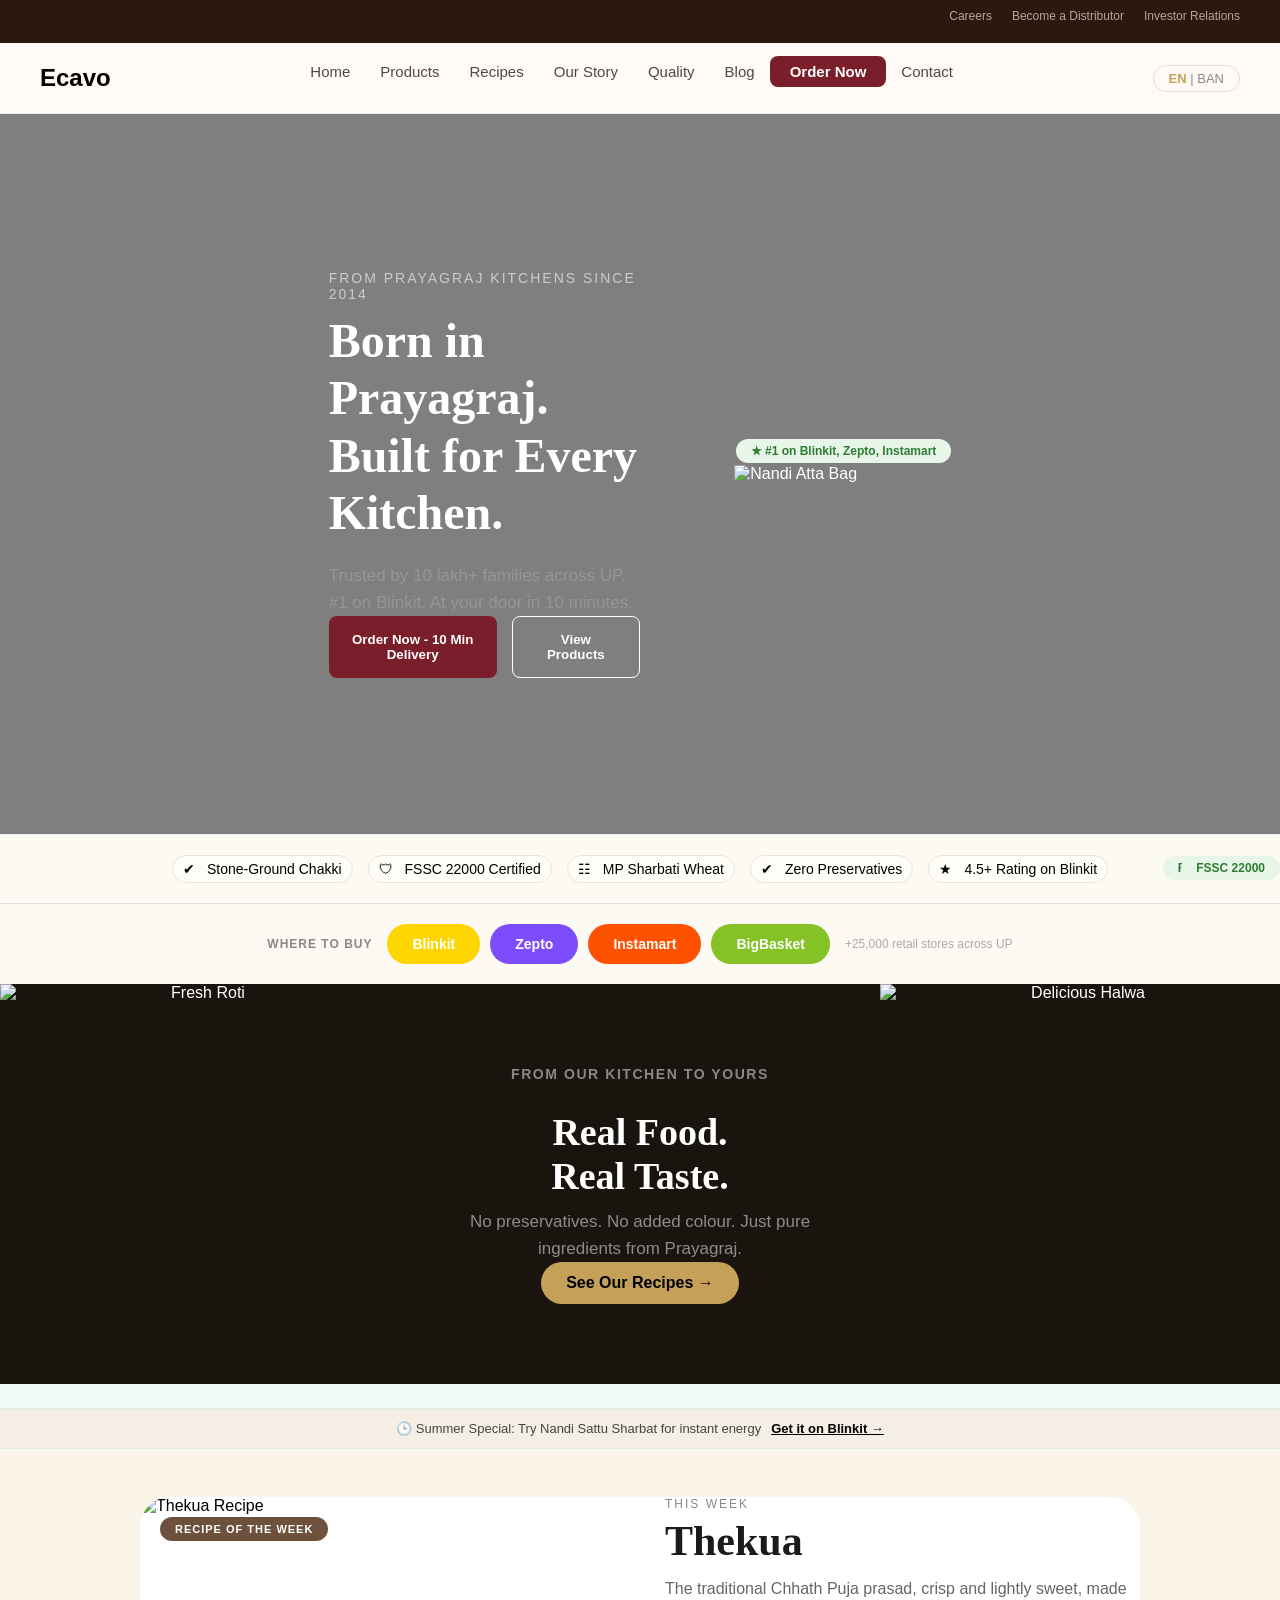
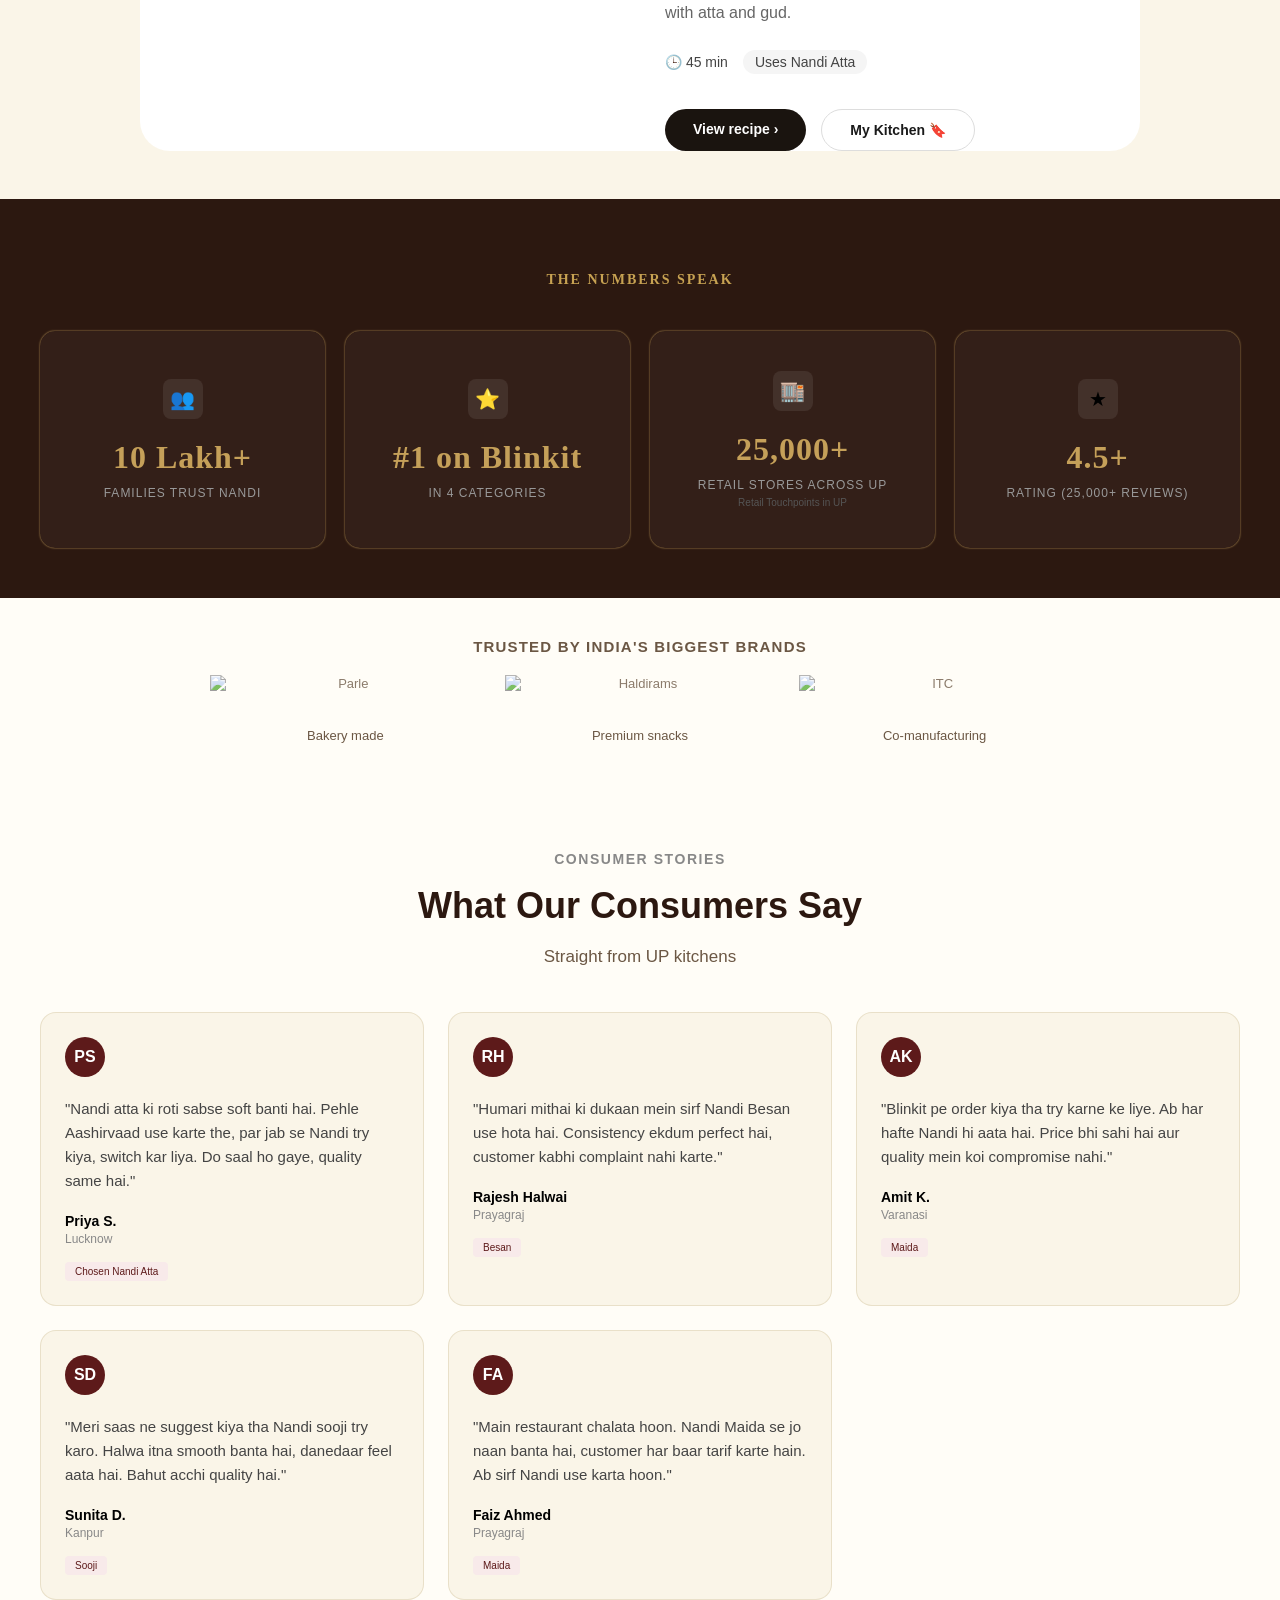
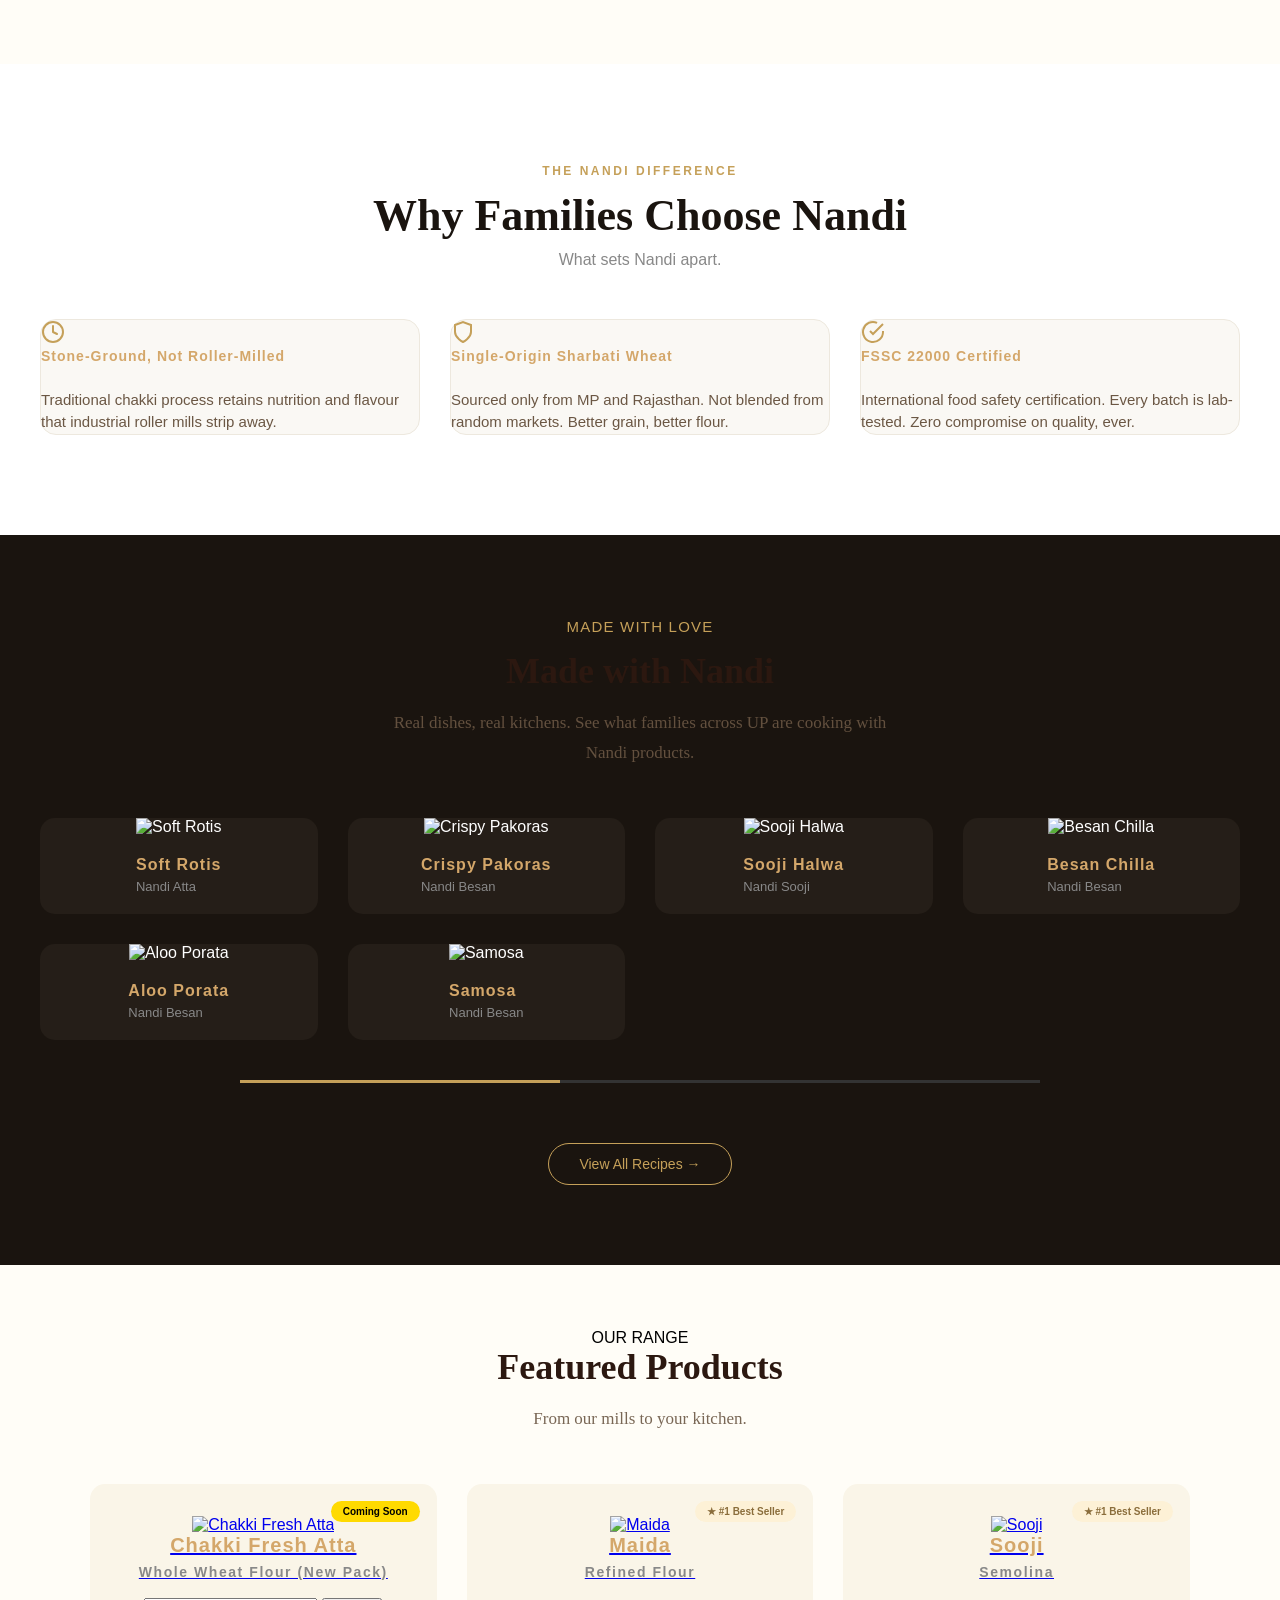
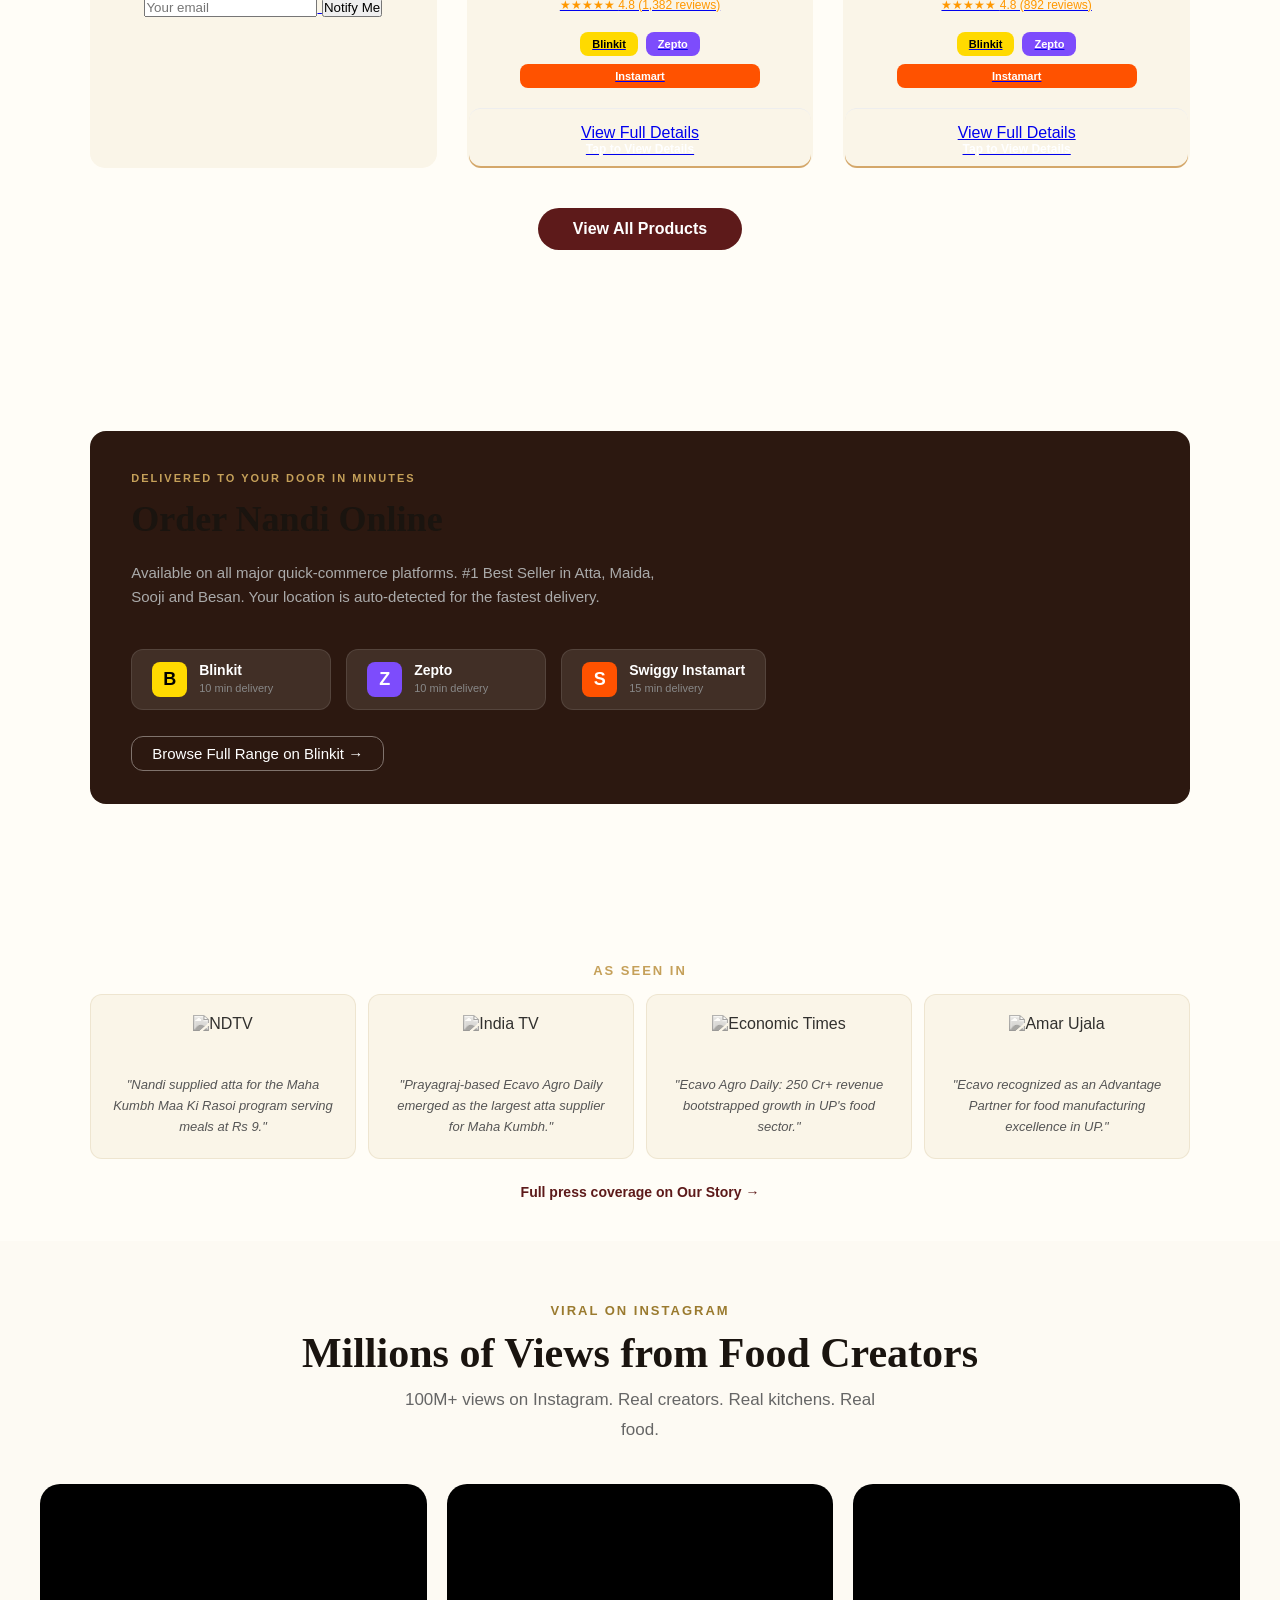
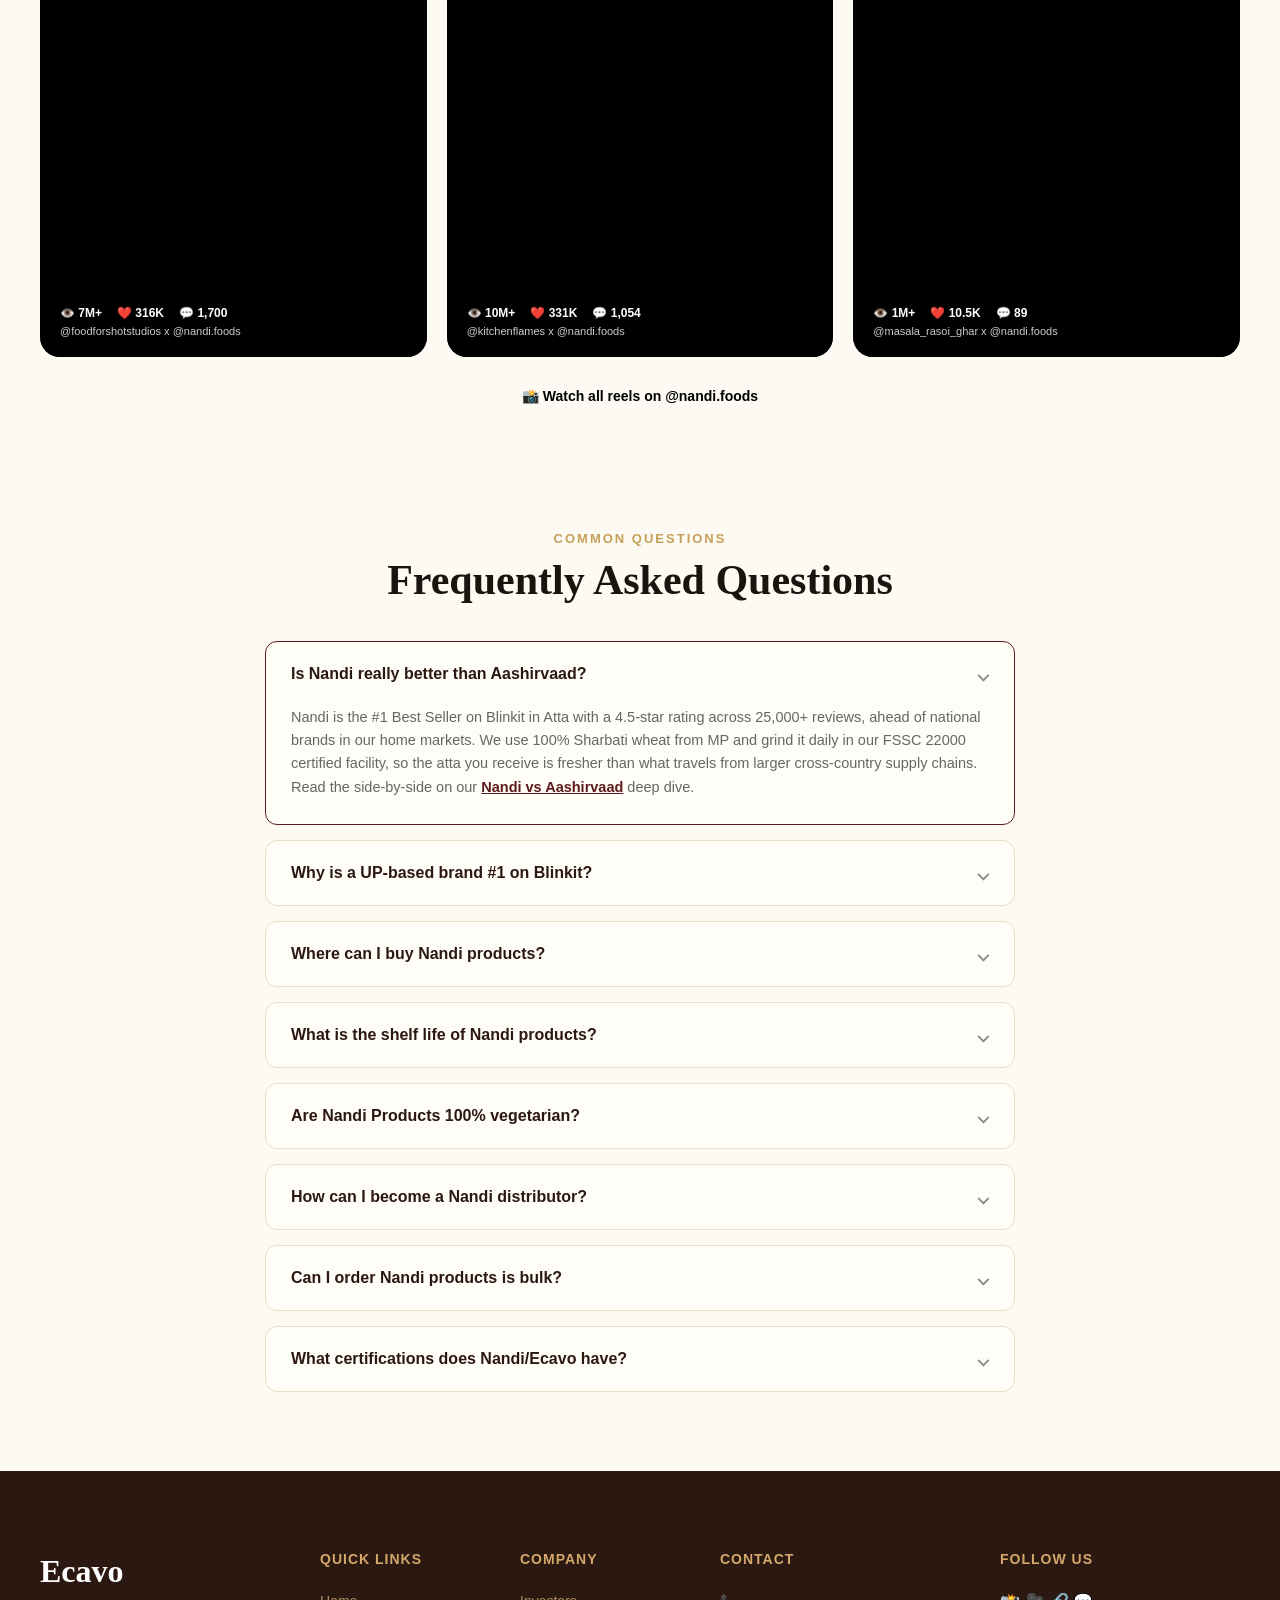
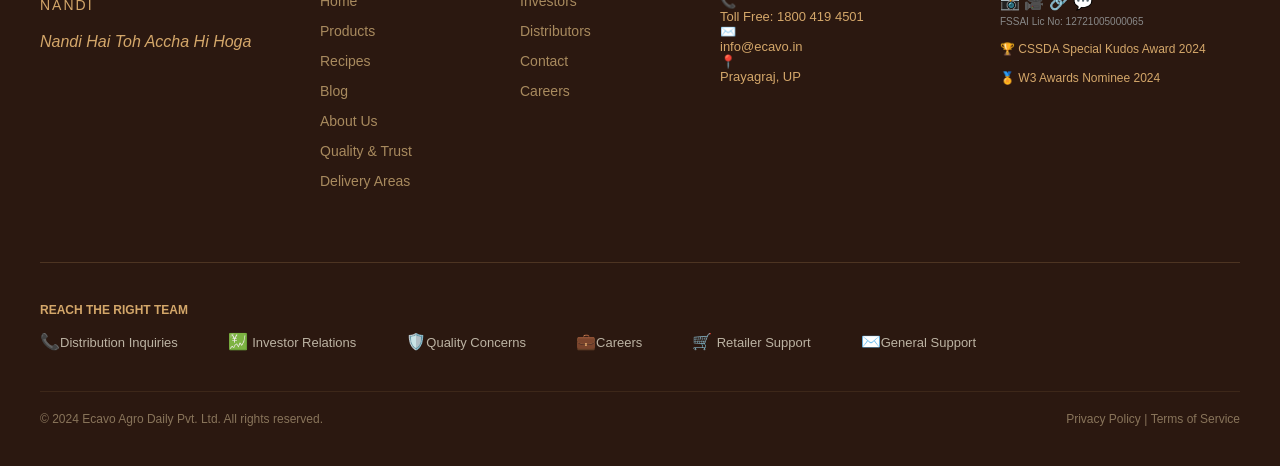
==== commit 17e6f8f8: "Add files via upload" ====
--- a/index.html
+++ b/index.html
@@ -444,7 +444,7 @@
 
     <div class="product-grid">
       <!-- Product 1: Coming Soon -->
-      <div class="product-card">
+      <div class="product-card"> <a href="product.html">
         <span class="badge2 coming-soon">Coming Soon</span>
         <div class="product-img">
           <img src="https://ecavo.in/product-images/chakki-fresh-atta-gold.webp" alt="Chakki Fresh Atta">
@@ -457,10 +457,11 @@
             <button class="btn-notify">Notify Me</button>
           </div>
         </div>
+        </a>
       </div>
 
       <!-- Product 2: Best Seller -->
-      <div class="product-card">
+      <div class="product-card"><a href="product.html">
         <span class="badge2 best-seller">★ #1 Best Seller</span>
         <div class="product-img">
           <img src="https://ecavo.in/product-images/maida.webp" alt="Maida">
@@ -479,10 +480,11 @@
                 <strong>Tap to View Details</strong>
             </div>
         </div>
+        </a>
       </div>
 
       <!-- Product 3: Best Seller -->
-      <div class="product-card">
+      <div class="product-card"> <a href="product.html">
         <span class="badge2 best-seller">★ #1 Best Seller</span>
         <div class="product-img">
           <img src="https://ecavo.in/product-images/sooji.webp" alt="Sooji">
@@ -501,6 +503,7 @@
                 <strong>Tap to View Details</strong>
             </div>
         </div>
+        </a>
       </div>
 
     </div>
@@ -615,7 +618,7 @@
         <div class="ig-card">
             <a href="https://www.instagram.com/p/DT4YD6lDyiz/" target="_blank" rel="noopener noreferrer" class="reel-embed-wrap" aria-label="Watch Healthy Pizza Bombs by @masala_rasoi_ghar - 10.5K likes">
             <video autoplay muted loop playsinline class="bg-video">
-                <source src="https://drive.google.com/file/d/1VLKHdz971i6IqJn0GS-qnnMtwXFNeCW8/view?usp=sharing" type="video/mp4">
+                <source src="./Did atta just become… fun to shoot .mp4" type="video/mp4">
             </video>
             <div class="ig-overlay">
                 <div class="stats-row">
@@ -632,7 +635,7 @@
         <div class="ig-card">
             <a href="https://www.instagram.com/reels/DW3sO35Eztx/" target="_blank" rel="noopener noreferrer" class="reel-embed-wrap" aria-label="Watch Healthy Pizza Bombs by @masala_rasoi_ghar - 10.5K likes">
             <video autoplay muted loop playsinline class="bg-video">
-                <source src="https://drive.google.com/file/d/1SpMmRcIowPzk-xmteydFba_5CqYlNnqE/view?usp=drive_link" type="video/mp4">
+                <source src="./Mini samosa🔥using @nandi.foods4.mp4" type="video/mp4">
             </video>
             <div class="ig-overlay">
                 <div class="stats-row">
@@ -649,7 +652,7 @@
         <div class="ig-card">
           <a href="https://www.instagram.com/reel/DWyeQJEozM7/" target="_blank" rel="noopener noreferrer" class="reel-embed-wrap" aria-label="Watch Healthy Pizza Bombs by @masala_rasoi_ghar - 10.5K likes">
             <video autoplay muted loop playsinline class="bg-video">
-                <source src="https://drive.google.com/file/d/1x5wZ5_mhkFuwNQSsmyueWK5h6qt5X8s8/view?usp=drive_link" type="video/mp4">
+                <source src="./Healthy pizza bombs 😋🤤.mp4" type="video/mp4">
             </video>
             <div class="ig-overlay">
                 <div class="stats-row">
--- a/style.css
+++ b/style.css
@@ -1920,6 +1920,19 @@
 h1 { font-family: 'Playfair Display', serif; font-size: 38px; margin: 10px 0; }
 .price-box { font-size: 32px; font-weight: bold; margin: 20px 0; }
 
+.pre-phase{
+  font-size: 20px;
+  line-height: 27.5px;
+  padding-bottom: 20px;
+}
+
+.post-phase{
+   font-size: 17px;
+  line-height: 27.5px;
+  padding-bottom: 20px;
+  text-align: justify;
+}
+
 .feature-pills span {
     display: inline-flex;
     padding: 4px 15px;
@@ -1931,7 +1944,7 @@
     color: #8a6d3b;
 }
 
-.certificaton{
+.certificaton span{
     display: flex;
     flex-wrap: wrap;
     gap: 20px;
@@ -1980,12 +1993,7 @@
 .nutrition-table th, .nutrition-table td { padding: 15px 25px; text-align: left; border-bottom: 1px solid #eee; }
 .nutrition-table th { background: #f8f1e7; color: #8a6d3b; }
 
-/* Responsive Fix */
-@media (max-width: 850px) {
-    .product-main { flex-direction: column; }
-    .product-details { text-align: center; }
-    .buy-buttons { justify-content: center; }
-}
+
 
 
 
@@ -2282,4 +2290,19 @@
   }
 
 
+
+
+
+
+
+
+
+
+/* Sub-section 1 product.html */
+
+    .product-main { flex-direction: column; }
+    .product-details { text-align: center; }
+    .buy-buttons { justify-content: center; }
+
+
 }
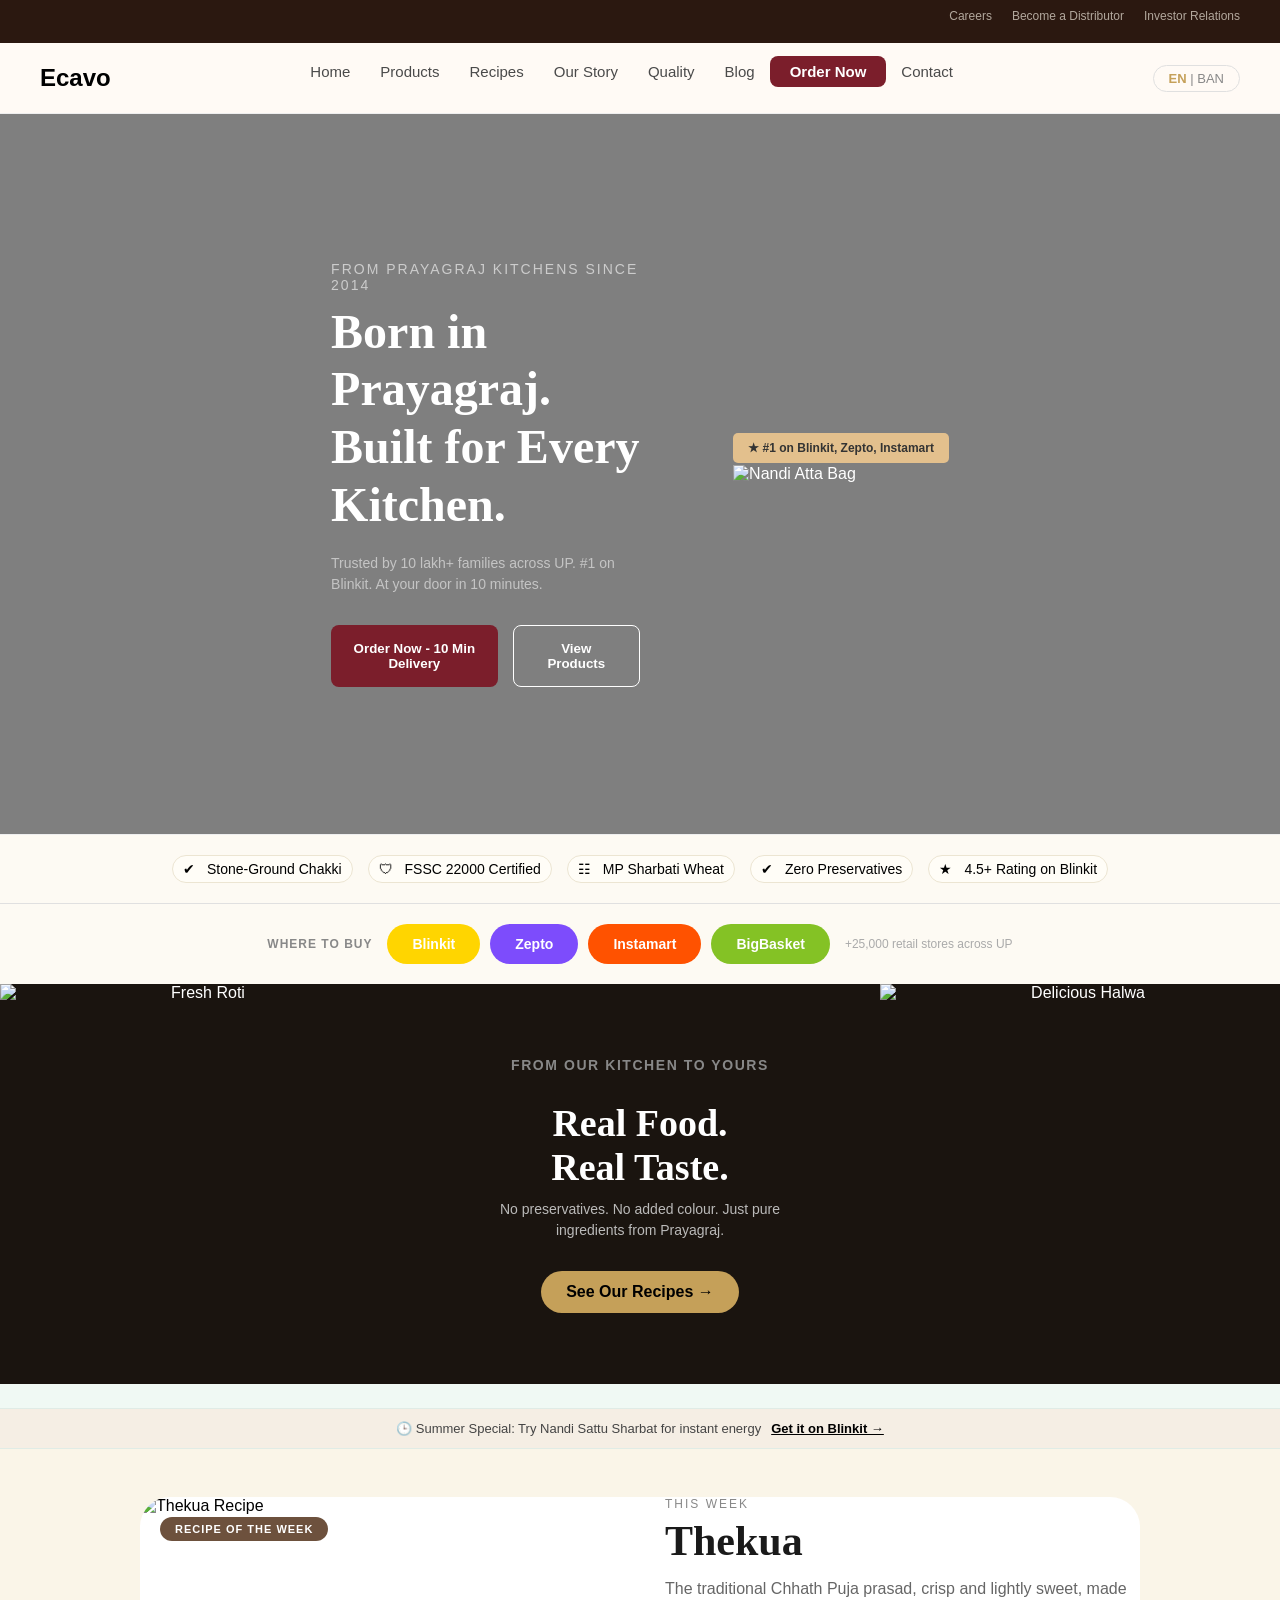
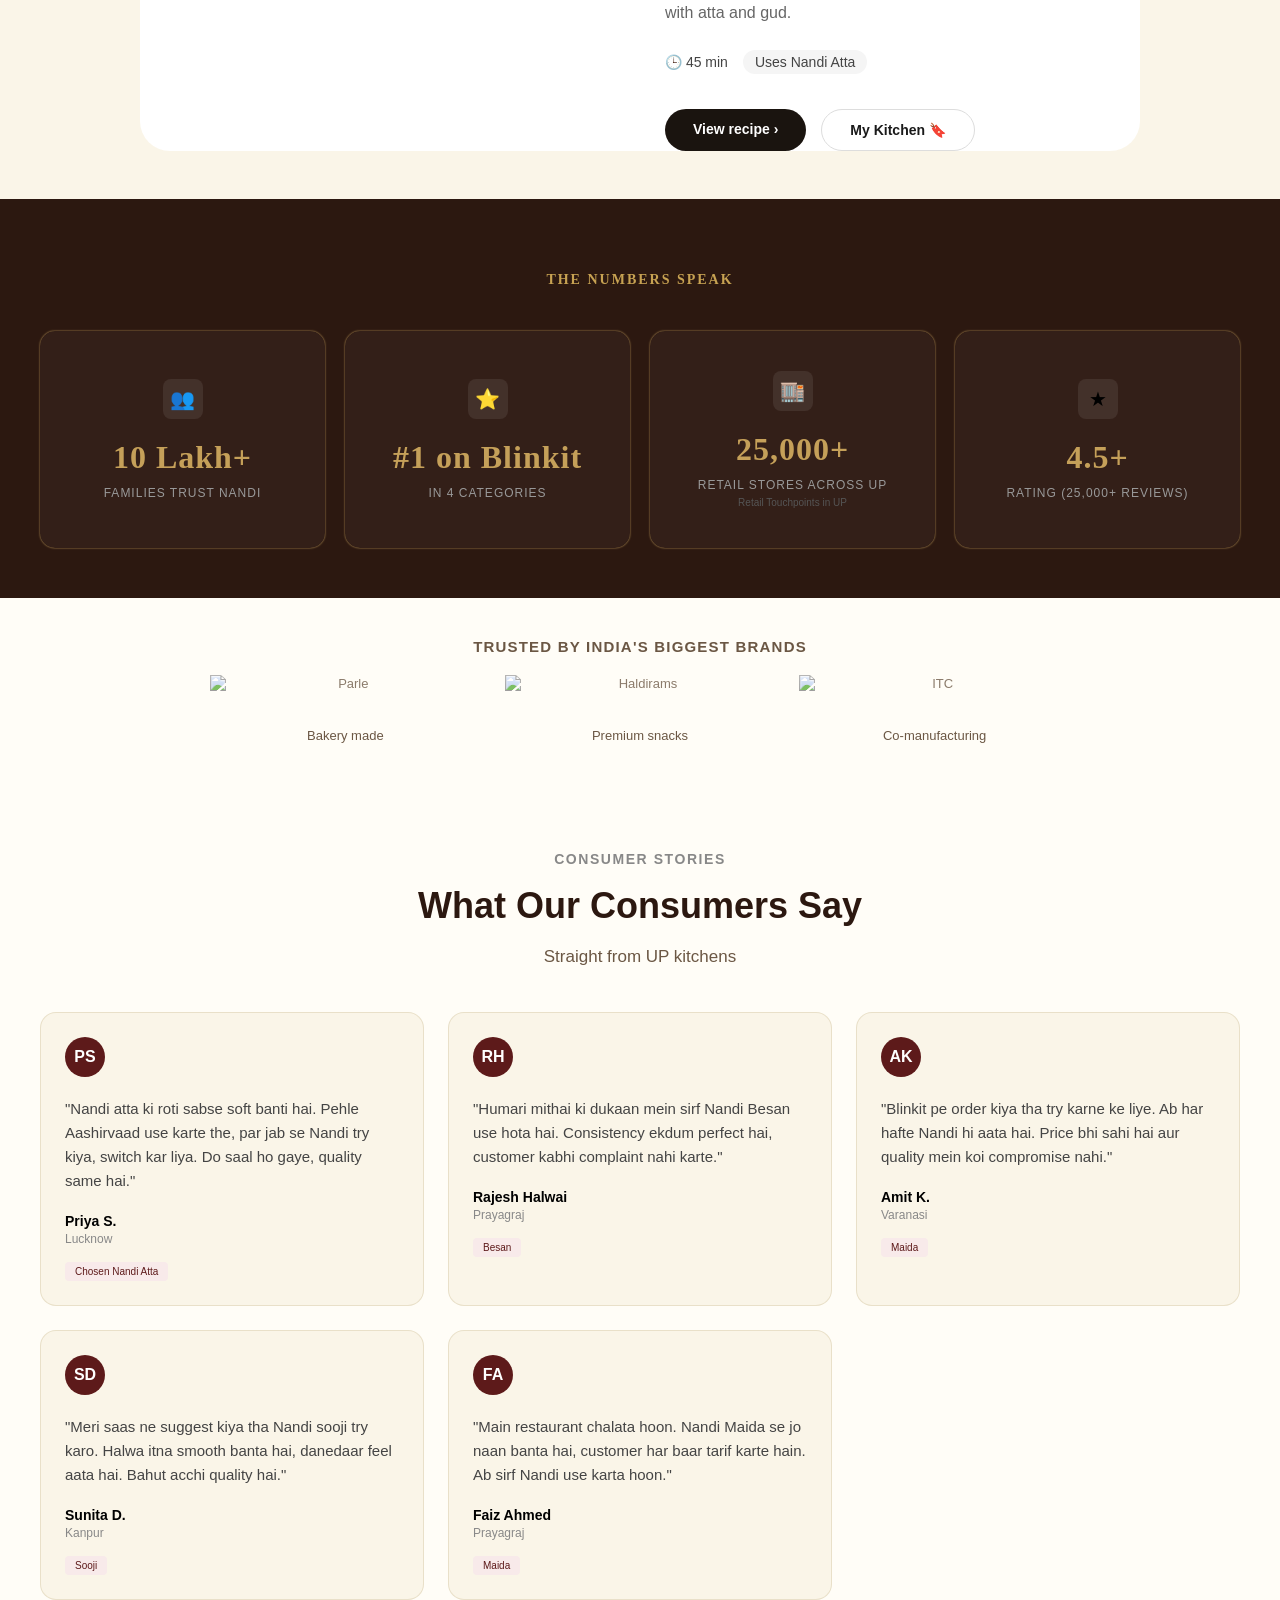
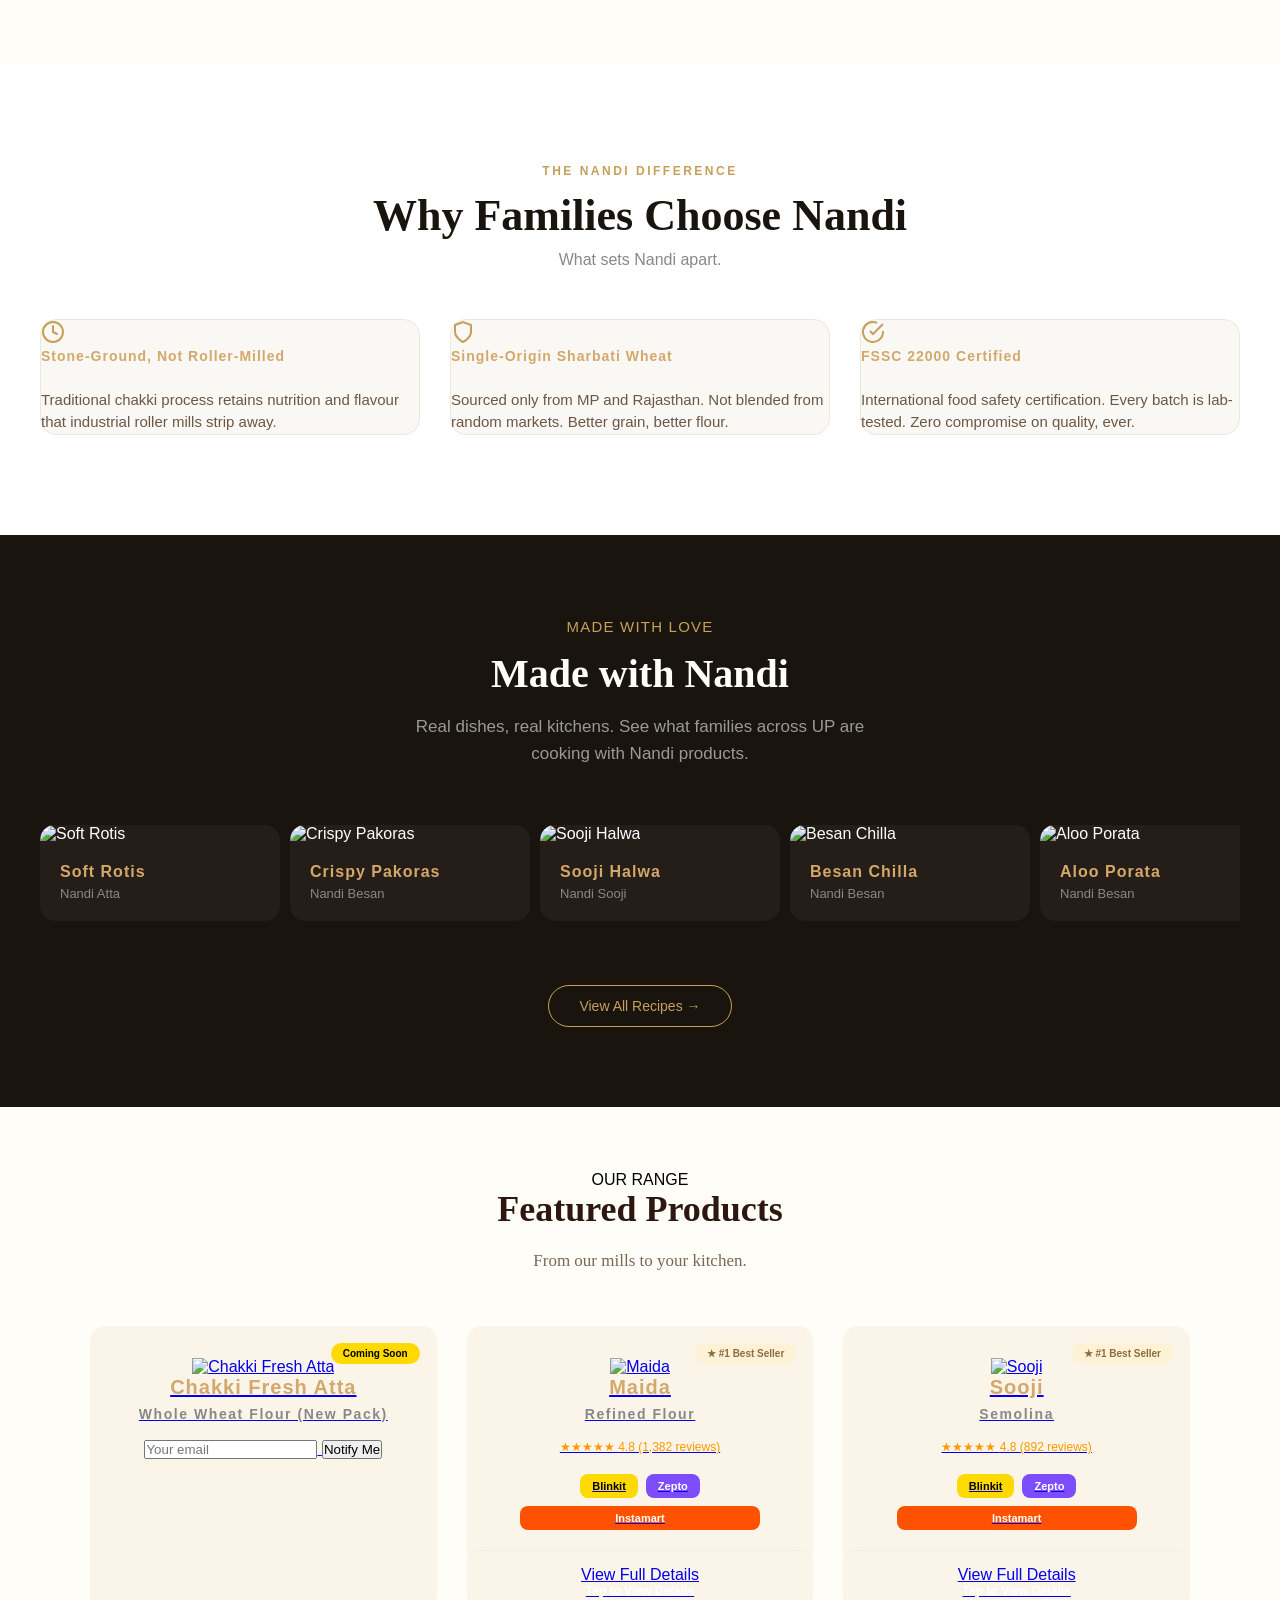
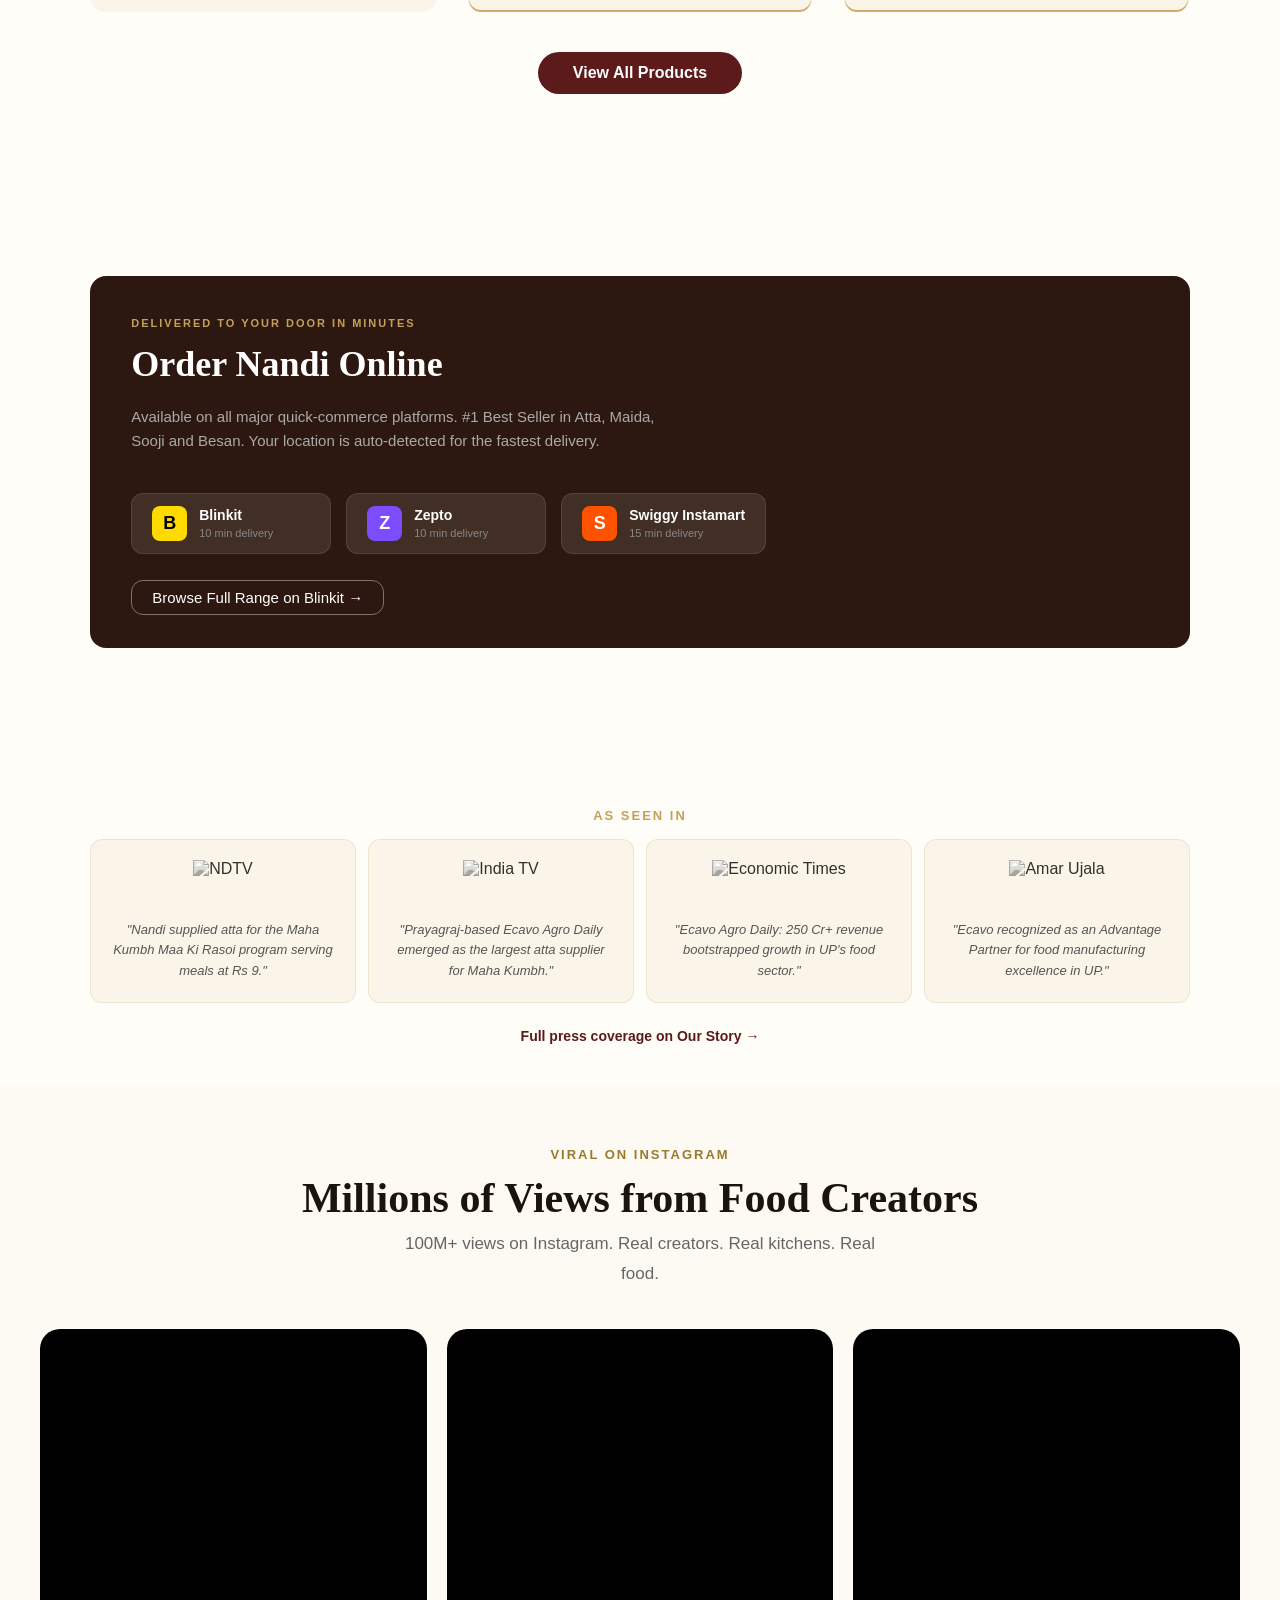
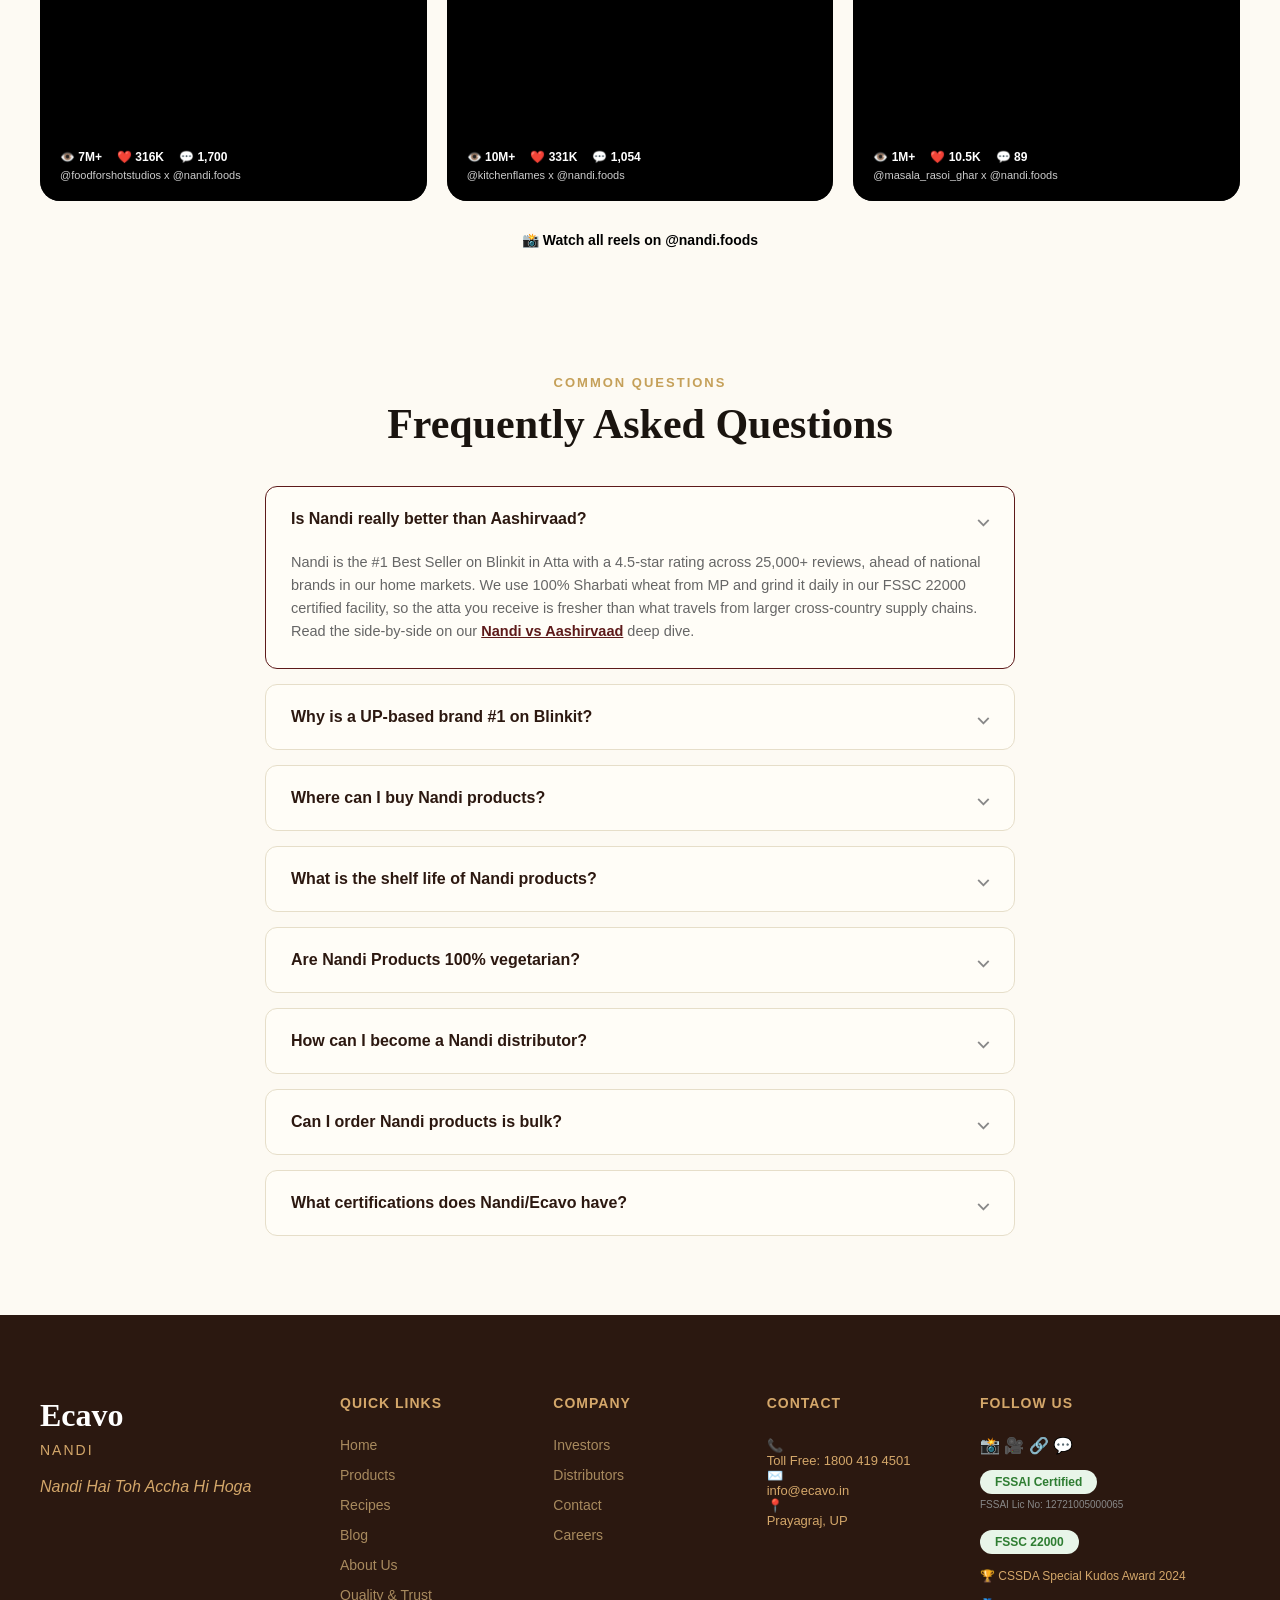
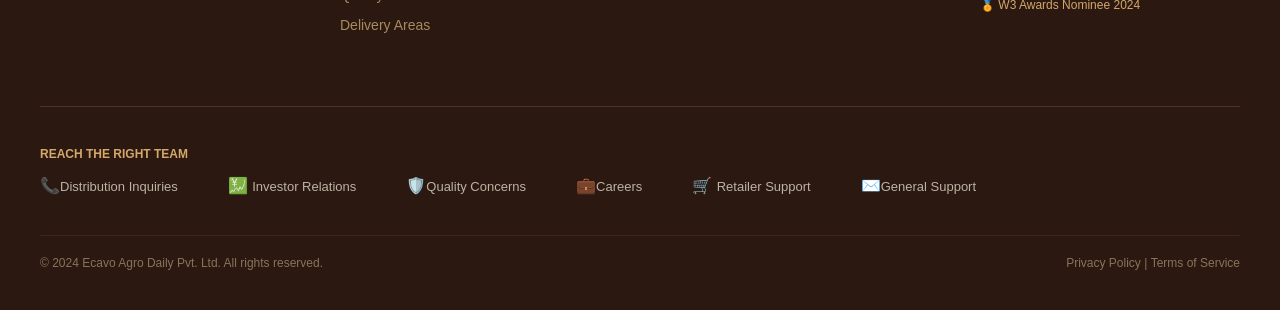
==== commit 7fabb195: "Add files via upload" ====
--- a/index.html
+++ b/index.html
@@ -30,7 +30,7 @@
         <div class="logo">Ecavo</div>
         <ul class="nav-links">
           <li><a href="#">Home</a></li>
-          <li><a href="#">Products</a></li>
+          <li><a href="product.html">Products</a></li>
           <li><a href="#">Recipes</a></li>
           <li><a href="#">Our Story</a></li>
           <li><a href="#">Quality</a></li>
@@ -347,8 +347,8 @@
   <section class="made-with-nandi">
     <div class="section-header">
       <p class="tagline_8">MADE WITH LOVE</p>
-      <h2 class="title">Made with Nandi</h2>
-      <p class="description">Real dishes, real kitchens. See what families across UP are cooking with Nandi products.
+      <h2 class="title_8">Made with Nandi</h2>
+      <p class="description_8">Real dishes, real kitchens. See what families across UP are cooking with Nandi products.
       </p>
     </div>
 
@@ -420,12 +420,6 @@
 
     </div>
 
-    <!-- Slider Progress Bar -->
-    <div class="slider-controls">
-      <div class="progress-bar">
-        <div class="progress-fill"></div>
-      </div>
-    </div>
 
     <div class="view-all">
       <a href="#" class="btn-outline">View All Recipes &rarr;</a>
@@ -804,9 +798,9 @@
         <a href="#">📸</a> <a href="#">🎥</a> <a href="#">🔗</a> <a href="#">💬</a>
       </div>
       <div class="cert-badges">
-        <span class="badge fssai">FSSAI Certified</span>
+        <span class="badge1 fssai">FSSAI Certified</span>
         <span class="fssai-no">FSSAI Lic No: 12721005000065</span>
-        <span class="badge fssc">FSSC 22000</span>
+        <span class="badge1 fssc">FSSC 22000</span>
       </div>
       <div class="award-item">🏆 CSSDA Special Kudos Award 2024</div>
       <div class="award-item">🏅 W3 Awards Nominee 2024</div>
--- a/style.css
+++ b/style.css
@@ -981,6 +981,7 @@
 }
 
 
+
 /* Section 8 */
 
 .made-with-nandi {
@@ -1004,7 +1005,7 @@
   letter-spacing: 1.2px;
 }
 
-.title {
+.title_8 {
   font-family: 'Playfair Display';
   color: #FFFDF7;
   margin: 0 0 16px 0;
@@ -1013,7 +1014,7 @@
 
 }
 
-.description {
+.description_8 {
   color: #999;
   font-size: 17px;
   line-height: 27.2px;
@@ -1022,27 +1023,22 @@
 }
 
 .recipe-slider {
-  display: grid;
-  grid-template-columns: repeat(auto-fit, minmax(240px, 1fr));
+  display: flex;
   gap: 30px;
   max-width: 1200px;
   margin: 0 auto;
   overflow-x: auto;
-  /* Enables horizontal scroll */
+  overflow-y: hidden;        /* Prevents vertical scrolling */
+  white-space: nowrap;       /* Ensures content stays on one line */
+  gap: 10px; 
   scroll-snap-type: x mandatory;
-  /* Makes scrolling "snap" to cards */
   -webkit-overflow-scrolling: touch;
-}
-
-.recipe-slider::-webkit-scrollbar {
-  display: none;
-  /*Hides default scrollbar for Chrome/Safari*/
+ 
 }
 
 .recipe-card2 {
-  display: flex;
-  flex-direction: column;
-  justify-content: center;
+  flex: 0 0 240px;
+  margin: 8px 0 24px 0;
   align-items: center;
   min-width: 240px;
   background: #251e18;
@@ -1053,6 +1049,20 @@
   scroll-snap-align: start;
 }
 
+.recipe-slider::-webkit-scrollbar {
+  height: 6px;
+}
+
+.recipe-slider::-webkit-scrollbar-track {
+  background: #333;
+  border-radius: 10px;
+}
+
+.recipe-slider::-webkit-scrollbar-thumb {
+  background: #c5a059;      /* Using your gold color */
+  border-radius: 10px;
+}
+
 .img-container {
   height: auto;
   width: auto;
@@ -1079,29 +1089,7 @@
   margin: 0;
 }
 
-/* Progress Bar Styling */
-.slider-controls {
-  padding: 40px 40px 20px;
-}
-
-.progress-bar {
-  height: 3px;
-  background: #333;
-  width: 100%;
-  max-width: 800px;
-  margin: 0 auto;
-  position: relative;
-}
-
-.progress-fill {
-  position: absolute;
-  left: 0;
-  top: 0;
-  height: 100%;
-  width: 40%;
-  /* Adjust this to show scroll progress */
-  background: #c5a059;
-}
+
 
 .view-all {
   margin-top: 40px;
@@ -1150,7 +1138,7 @@
 
 .product-grid {
   display: grid;
-  grid-template-columns: repeat(auto-fit, minmax(300px, 1fr));
+  grid-template-columns: repeat(auto-fit, minmax(240px, 1fr));
   gap: 30px;
   max-width: 1100px;
   margin: 40px auto;
@@ -1208,6 +1196,7 @@
 .product-info h3 {
   font-size: 20px;
   margin-bottom: 5px;
+  text-decoration: none;
 }
 
 .subtitle {
@@ -1273,11 +1262,14 @@
   /* Subtle glow */
 }
 
+
+
 .p-footer strong {
   color: white;
   font-size: 12px;
   display: block;
-  padding-bottom: 10px;
+  padding-bottom: 12px;
+  text-decoration: none;
 }
 
 
@@ -1332,6 +1324,7 @@
   font-family: 'Playfair Display', serif;
   font-size: 36px;
   margin-bottom: 20px;
+  color: white;
 }
 
 .cta-description {
@@ -1751,7 +1744,7 @@
 
 .footer-container {
   display: grid;
-  grid-template-columns: 1.5fr 1fr 1fr 1.5fr 1.5fr;
+  grid-template-columns: 1.5fr 1fr 1fr 1fr 1.5fr;
   gap: 40px;
   max-width: 1300px;
   margin: 0 auto;
@@ -1815,7 +1808,7 @@
 }
 
 /* Badges */
-.badge {
+.badge1 {
   display: inline-block;
   background: #e8f5e9;
   color: #2e7d32;
@@ -1903,6 +1896,12 @@
     font-family: sans-serif;
 }
 
+.breadcrumbs a{
+  color: black;
+  font-style: normal;
+  text-decoration: none;
+}
+
 .product-main {
     display: flex;
     gap: 50px;
@@ -1910,17 +1909,51 @@
 }
 
 /* Gallery Styling */
-.product-gallery { flex: 1; }
-.main-img img { width: 100%; border-radius: 20px; background: white; padding: 20px; }
-.thumbnails { display: flex; gap: 10px; margin-top: 15px; justify-content: center; }
-.thumbnails img { width: 60px; height: 60px; border-radius: 8px; cursor: pointer; border: 1px solid #ddd; }
+.product-gallery {
+  flex: 1;
+}
+
+.main-img img {
+  width: 100%;
+  border-radius: 20px;
+  background: white;
+  padding: 20px;
+}
+
+.thumbnails {
+  display: flex;
+  gap: 10px;
+  margin-top: 15px;
+  justify-content: center;
+}
+
+.thumbnails img {
+  width: 60px;
+  height: 60px;
+  border-radius: 8px;
+  cursor: pointer;
+  border: 1px solid #ddd;
+}
 
 /* Details Styling */
-.product-details { flex: 1.2; text-align: left; }
-h1 { font-family: 'Playfair Display', serif; font-size: 38px; margin: 10px 0; }
-.price-box { font-size: 32px; font-weight: bold; margin: 20px 0; }
-
-.pre-phase{
+.product-details {
+  flex: 1.2;
+  text-align: left;
+}
+
+h1 {
+  font-family: 'Playfair Display', serif;
+  font-size: 38px;
+  margin: 10px 0;
+}
+
+.price-box {
+  font-size: 32px;
+  font-weight: bold;
+  margin: 20px 0;
+}
+
+.pre-phase {
   font-size: 20px;
   line-height: 27.5px;
   padding-bottom: 20px;
@@ -1944,8 +1977,8 @@
     color: #8a6d3b;
 }
 
-.certificaton span{
-    display: flex;
+.certification span{
+    display: inline-flex;
     flex-wrap: wrap;
     gap: 20px;
     padding: 6px 15px;
@@ -1958,12 +1991,34 @@
 }
 
 /* Platform Buttons */
-.buy-buttons { display: flex; flex-wrap: wrap; gap: 10px; margin: 30px 0; }
-.btn { padding: 12px 25px; border-radius: 30px; text-decoration: none; color: white; font-weight: bold; font-size: 14px; }
-.blinkit { background: #ffda00; color: #000; }
-.zepto { background: #7d4cfc; }
-.instamart { background: #ff5200; }
-
+.buy-buttons {
+  display: flex;
+  flex-wrap: wrap;
+  gap: 10px;
+  margin: 30px 0;
+}
+
+.btn {
+  padding: 12px 25px;
+  border-radius: 30px;
+  text-decoration: none;
+  color: white;
+  font-weight: bold;
+  font-size: 14px;
+}
+
+.blinkit {
+  background: #ffda00;
+  color: #000;
+}
+
+.zepto {
+  background: #7d4cfc;
+}
+
+.instamart {
+  background: #ff5200;
+}
 
 /* storage-info button designing */
 
@@ -2196,7 +2251,7 @@
   }
 
   /* Section 8 */
-  .title {
+  .title_8 {
     font-size: 32px;
   }
 
